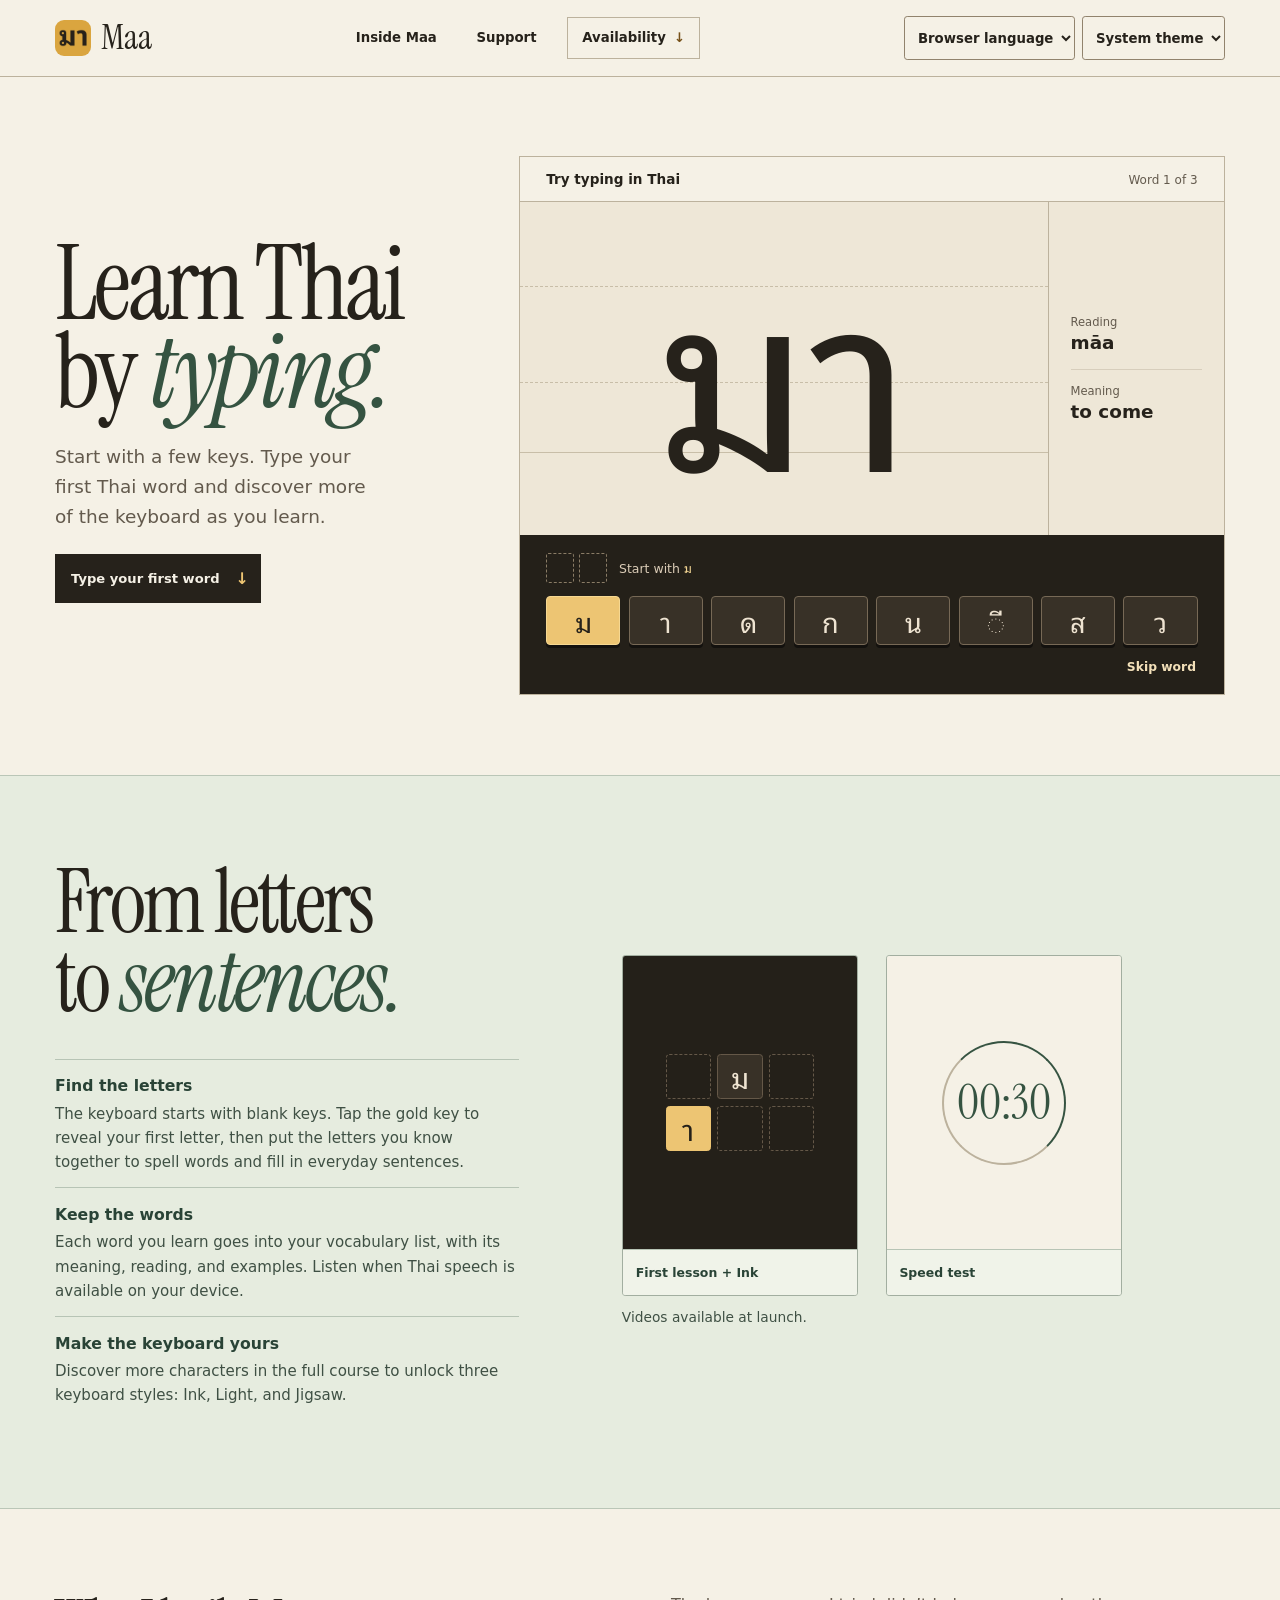
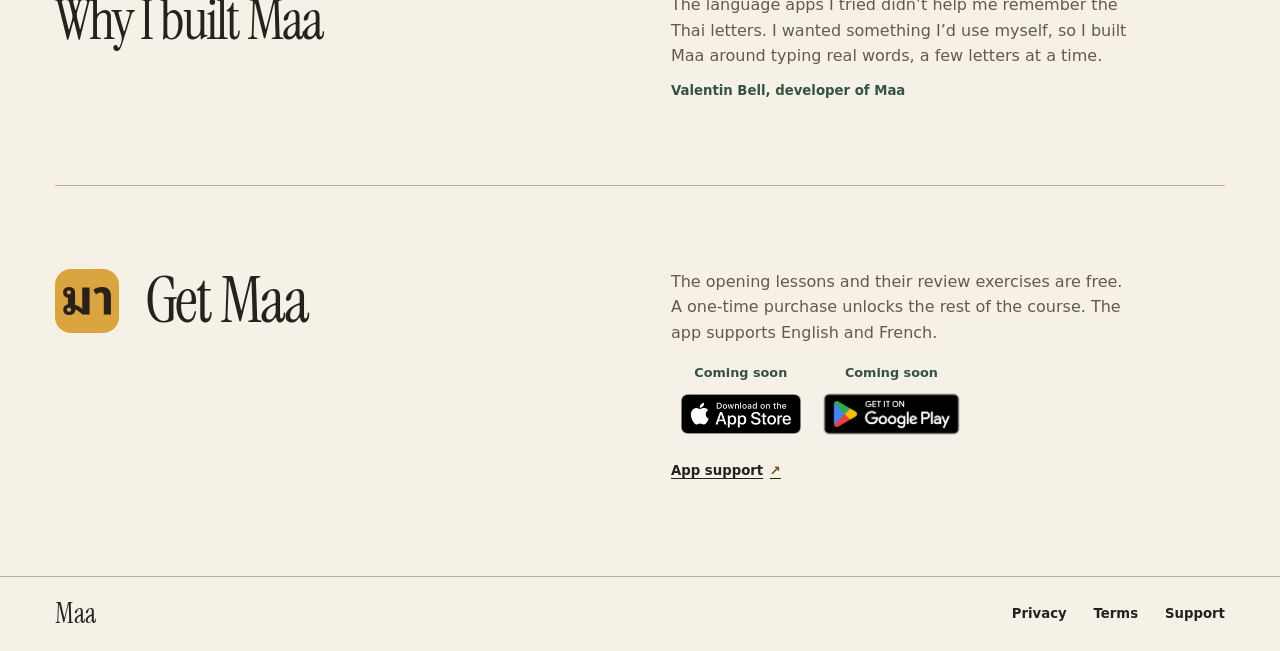
==== maa-website/index.html @ 4c2979d8 "Publish Maa language and appearance settings" ====
<!doctype html>
<html lang="en">
<head>
  <meta charset="utf-8">
  <meta name="viewport" content="width=device-width, initial-scale=1">
  <meta name="theme-color" content="#f5f1e6" media="(prefers-color-scheme: light)" data-theme-color="light">
  <meta name="theme-color" content="#26221b" media="(prefers-color-scheme: dark)" data-theme-color="dark">
  <title data-i18n="home.title">Maa · Learn Thai by typing</title>
  <meta name="description" content="Discover the Thai keyboard one letter at a time. Learn real words and everyday phrases with Maa, a Thai typing practice app." data-i18n-content="home.description">
  <meta property="og:type" content="website">
  <meta property="og:title" content="Maa · Learn Thai by typing" data-i18n-content="home.title">
  <meta property="og:description" content="Discover the Thai keyboard one letter at a time. Type real words and build up to everyday phrases." data-i18n-content="home.socialDescription">
  <meta property="og:image" content="https://valentinbell.dev/maa-website/assets/maa-social.jpg">
  <meta property="og:image:alt" content="Maa: Learn Thai by typing. A preview of the Thai keyboard in the app." data-i18n-content="home.socialImageAlt">
  <meta name="twitter:card" content="summary_large_image">
  <link rel="icon" href="assets/maa-icon.png" type="image/png">
  <script src="assets/site-preferences.js"></script>
  <link rel="stylesheet" href="assets/site.css">
  <link rel="preload" href="assets/noto-thai.ttf" as="font" type="font/ttf" crossorigin>
  <script src="assets/site-copy.js" defer></script>
  <script src="assets/demo.js" defer></script>
</head>
<body>
  <a class="skip-link" href="#main" data-i18n="common.skip">Skip to content</a>
  <header class="site-header">
    <div class="shell header-inner">
      <a class="brand" href="./" aria-label="Maa home" data-i18n-aria-label="common.homeLabel">
        <img src="assets/maa-icon.png" width="36" height="36" alt="">
        <span>Maa</span>
      </a>
      <nav class="site-nav" aria-label="Main navigation" data-i18n-aria-label="common.mainNav">
        <a href="#how-it-works" data-i18n="common.inside">Inside Maa</a>
        <a href="support.html" data-i18n="common.support">Support</a>
      </nav>
      <a class="header-cta" href="#availability"><span data-i18n="common.availability">Availability</span> <span aria-hidden="true">↓</span></a>
      <div class="site-preferences" hidden>
        <select data-site-language aria-label="Language" data-i18n-aria-label="common.language">
          <option value="auto" data-i18n="common.automaticLanguage">Browser language</option>
          <option value="en" lang="en">English</option>
          <option value="fr" lang="fr">Français</option>
          <option value="ja" lang="ja">日本語</option>
        </select>
        <select data-site-theme aria-label="Appearance" data-i18n-aria-label="common.appearance">
          <option value="system" data-i18n="common.systemTheme">System theme</option>
          <option value="light" data-i18n="common.lightTheme">Light</option>
          <option value="dark" data-i18n="common.darkTheme">Dark</option>
        </select>
      </div>
    </div>
  </header>

  <main id="main">
    <section class="hero shell" aria-labelledby="hero-title">
      <div class="hero-copy">
        <h1 id="hero-title"><span data-i18n="home.heroTitleStart">Learn Thai</span><br><span data-i18n="home.heroTitleJoin">by </span><em data-i18n="home.heroTitleEnd">typing.</em></h1>
        <p class="hero-description" data-i18n="home.heroDescription">Start with a few keys. Type your first Thai word and discover more of the keyboard as you learn.</p>
        <a class="hero-action" href="#demo"><span data-i18n="home.heroAction">Type your first word</span> <span aria-hidden="true">↓</span></a>
      </div>

      <section class="demo" id="demo" tabindex="-1" aria-labelledby="demo-title">
        <div class="demo-top">
          <h2 id="demo-title" data-i18n="home.demoTitle">Try typing in Thai</h2>
          <span class="demo-progress" data-demo-progress>Word 1 of 3</span>
        </div>
        <div class="specimen">
          <div class="specimen-letter">
            <div class="specimen-rules" aria-hidden="true"><span></span><span></span><span></span></div>
            <p class="demo-word thai" lang="th" data-demo-word>มา</p>
          </div>
          <dl class="specimen-notes">
            <div><dt data-i18n="home.reading">Reading</dt><dd data-demo-reading>māa</dd></div>
            <div><dt data-i18n="home.meaning">Meaning</dt><dd data-demo-meaning>to come</dd></div>
          </dl>
        </div>
        <div class="demo-tray">
          <div class="demo-feedback">
            <div class="demo-slots" data-demo-slots aria-hidden="true"><span></span><span></span></div>
            <p class="demo-status" data-demo-status aria-live="polite" aria-atomic="true">Tap the highlighted key to begin.</p>
          </div>
          <div class="demo-board" data-demo-board role="group" aria-label="Thai practice keys" data-i18n-aria-label="home.demoKeys">
            <button type="button" data-demo-key value="ม" lang="th" class="is-target" disabled>ม</button>
            <button type="button" data-demo-key value="า" lang="th" disabled>า</button>
            <button type="button" data-demo-key value="ด" lang="th" disabled>ด</button>
            <button type="button" data-demo-key value="ก" lang="th" disabled>ก</button>
            <button type="button" data-demo-key value="น" lang="th" disabled>น</button>
            <button type="button" data-demo-key value="ี" lang="th" disabled>◌ี</button>
            <button type="button" data-demo-key value="ส" lang="th" disabled>ส</button>
            <button type="button" data-demo-key value="ว" lang="th" disabled>ว</button>
          </div>
          <div class="demo-actions">
            <button type="button" class="demo-next" data-demo-next disabled>Skip word</button>
          </div>
          <noscript><p class="demo-noscript" data-i18n="home.demoNoscript">Enable JavaScript to try the typing exercise.</p></noscript>
        </div>
      </section>
    </section>

    <section class="learning" id="how-it-works" aria-labelledby="learning-title">
      <div class="shell learning-inner">
        <div class="learning-copy">
          <h2 id="learning-title"><span data-i18n="home.learningTitleStart">From letters</span><br><span data-i18n="home.learningTitleJoin">to </span><em data-i18n="home.learningTitleEnd">sentences.</em></h2>
          <div class="learning-details">
            <div>
              <h3 data-i18n="home.findTitle">Find the letters</h3>
              <p data-i18n="home.findDescription">The keyboard starts with blank keys. Tap the gold key to reveal your first letter, then put the letters you know together to spell words and fill in everyday sentences.</p>
            </div>
            <div>
              <h3 data-i18n="home.keepTitle">Keep the words</h3>
              <p data-i18n="home.keepDescription">Each word you learn goes into your vocabulary list, with its meaning, reading, and examples. Listen when Thai speech is available on your device.</p>
            </div>
            <div>
              <h3 data-i18n="home.stylesTitle">Make the keyboard yours</h3>
              <p data-i18n="home.stylesDescription">Discover more characters in the full course to unlock three keyboard styles: Ink, Light, and Jigsaw.</p>
            </div>
          </div>
        </div>
        <div class="app-previews">
          <div class="preview-cards">
            <figure class="app-preview">
              <div class="preview-art preview-art--ink" aria-hidden="true">
                <div class="preview-keys thai" lang="th">
                  <span></span><span>ม</span><span></span>
                  <span class="preview-key--gold">า</span><span></span><span></span>
                </div>
              </div>
              <figcaption data-i18n="home.previewLesson">First lesson + Ink</figcaption>
            </figure>
            <figure class="app-preview">
              <div class="preview-art preview-art--speed" aria-hidden="true">
                <div class="preview-timer"><span>00:30</span></div>
              </div>
              <figcaption data-i18n="home.previewSpeed">Speed test</figcaption>
            </figure>
          </div>
          <p class="preview-note" data-i18n="home.previewNote">Videos available at launch.</p>
        </div>
      </div>
    </section>

    <section class="story shell" aria-labelledby="story-title">
      <h2 id="story-title" data-i18n="home.storyTitle">Why I built Maa</h2>
      <div class="story-copy">
        <p data-i18n="home.storyDescription">The language apps I tried didn’t help me remember the Thai letters. I wanted something I’d use myself, so I built Maa around typing real words, a few letters at a time.</p>
        <p class="story-author" data-i18n="home.storyAuthor">Valentin Bell, developer of Maa</p>
      </div>
    </section>

    <section class="availability shell" id="availability" aria-labelledby="availability-title">
      <div class="availability-intro" id="android">
        <img src="assets/maa-icon.png" width="64" height="64" alt="" loading="lazy" decoding="async">
        <h2 id="availability-title" data-i18n="home.availabilityTitle">Get Maa</h2>
      </div>
      <div class="availability-copy">
        <p data-i18n="home.availabilityDescription">The opening lessons and their review exercises are free. A one-time purchase unlocks the rest of the course. The app supports English and French.</p>
        <div class="store-badges" role="group" aria-label="App availability" data-i18n-aria-label="home.appAvailability">
          <figure class="store-badge">
            <figcaption data-i18n="home.comingSoon">Coming soon</figcaption>
            <img class="store-badge-apple" src="assets/app-store-badge.png" width="479" height="160" alt="App Store">
          </figure>
          <figure class="store-badge">
            <figcaption data-i18n="home.comingSoon">Coming soon</figcaption>
            <img class="store-badge-google" src="assets/google-play-badge.png" width="646" height="250" alt="Google Play">
          </figure>
        </div>
        <a class="text-link" href="support.html"><span data-i18n="home.appSupport">App support</span> <span aria-hidden="true">↗</span></a>
      </div>
    </section>
  </main>

  <footer class="site-footer">
    <div class="shell footer-inner">
      <a class="brand" href="./" aria-label="Maa home" data-i18n-aria-label="common.homeLabel"><span>Maa</span></a>
      <nav aria-label="Footer" data-i18n-aria-label="common.footerNav">
        <a href="privacy.html" data-i18n="common.privacy">Privacy</a>
        <a href="terms.html" data-i18n="common.terms">Terms</a>
        <a href="support.html" data-i18n="common.support">Support</a>
      </nav>
    </div>
  </footer>
</body>
</html>
---- maa-website/assets/site.css ----
@font-face {
  font-family: 'Maa Thai';
  src: url('noto-thai.ttf') format('truetype');
  font-display: swap;
}

@font-face {
  font-family: 'Instrument Serif';
  src: url('instrument-serif.woff2') format('woff2');
  font-display: swap;
}

@font-face {
  font-family: 'Instrument Serif';
  src: url('instrument-serif-italic.woff2') format('woff2');
  font-display: swap;
  font-style: italic;
}

:root {
  color-scheme: light;
  --paper: #f5f1e6;
  --ink: #26221b;
  --quiet: #635a4d;
  --rule: #bcb29d;
  --rule-soft: #d7cebc;
  --control-rule: #91836d;
  --control-hover: #eae2d1;
  --gold: #edc573;
  --gold-ink: #765018;
  --green: #355341;
  --action-accent: var(--gold);
  --specimen-paper: #eee7d7;
  --specimen-rule: #c8bea8;
  --learning-paper: #e6ecdf;
  --learning-border: #bac6b7;
  --learning-rule: #b7c4b5;
  --learning-heading: #294336;
  --learning-text: #3f5044;
  --preview-border: #a2aea0;
  --preview-caption: #f0f3e9;
  --night: #242019;
  --night-key: #383127;
  --night-text: #eee3d1;
  --on-gold: #26221b;
  --gutter: clamp(1rem, 4.3vw, 4.6rem);
  --sans: system-ui, -apple-system, BlinkMacSystemFont, 'Segoe UI', sans-serif;
  --serif: 'Instrument Serif', Georgia, serif;
  --thai: 'Maa Thai', 'Noto Sans Thai', Thonburi, Tahoma, sans-serif;
}

:root[data-theme="dark"] {
  color-scheme: dark;
  --paper: #26221b;
  --ink: #f5f1e6;
  --quiet: #cbbfa9;
  --rule: #756954;
  --rule-soft: #514938;
  --control-rule: #94876e;
  --control-hover: #383127;
  --gold-ink: #edc573;
  --green: #b4cba9;
  --action-accent: #26221b;
  --specimen-paper: #322b22;
  --specimen-rule: #5b4e3e;
  --learning-paper: #29352b;
  --learning-border: #596c5b;
  --learning-rule: #556254;
  --learning-heading: #d9e7d1;
  --learning-text: #bfccbd;
  --preview-border: #6a7b68;
  --preview-caption: #344238;
}

@media (prefers-color-scheme: dark) {
  /* Keep system dark mode in sync with the explicit dark preference above. */
  :root:not([data-theme]) {
    color-scheme: dark;
    --paper: #26221b;
    --ink: #f5f1e6;
    --quiet: #cbbfa9;
    --rule: #756954;
    --rule-soft: #514938;
    --control-rule: #94876e;
    --control-hover: #383127;
    --gold-ink: #edc573;
    --green: #b4cba9;
    --action-accent: #26221b;
    --specimen-paper: #322b22;
    --specimen-rule: #5b4e3e;
    --learning-paper: #29352b;
    --learning-border: #596c5b;
    --learning-rule: #556254;
    --learning-heading: #d9e7d1;
    --learning-text: #bfccbd;
    --preview-border: #6a7b68;
    --preview-caption: #344238;
  }
}

*, *::before, *::after { box-sizing: border-box; }
html { scroll-behavior: smooth; }
body { margin: 0; background: var(--paper); color: var(--ink); font: 400 1rem/1.6 var(--sans); }
a { color: inherit; }
img { display: block; max-width: 100%; height: auto; }
button { font: inherit; }
p, h1, h2, h3, figure, dl, dd { margin: 0; }
:where(a, button, select, summary, [tabindex]):focus-visible { outline: 3px solid var(--green); outline-offset: 4px; }
::selection { color: var(--on-gold); background: var(--gold); }

.shell { width: min(calc(100% - 2 * var(--gutter)), 1250px); margin-inline: auto; }
.thai { font-family: var(--thai); font-weight: 400; }
.skip-link {
  position: fixed;
  top: .65rem;
  left: .65rem;
  z-index: 5;
  padding: .55rem .85rem;
  transform: translateY(-180%);
  background: var(--ink);
  color: var(--paper);
}
.skip-link:focus { transform: none; }

.site-header { border-bottom: 1px solid var(--rule); }
.header-inner { min-height: 76px; display: flex; flex-wrap: wrap; align-items: center; gap: .2rem clamp(.8rem, 2.4vw, 2.1rem); }
.brand {
  display: inline-flex;
  align-items: center;
  gap: .6rem;
  min-height: 44px;
  flex: none;
  color: var(--ink);
  font: 400 2.2rem/.9 var(--serif);
  text-decoration: none;
}
.brand img { border-radius: 25%; flex: none; }
.site-nav { display: flex; align-items: center; gap: clamp(.8rem, 3.1vw, 2.5rem); margin-inline-start: auto; }
.site-nav a, .site-footer nav a, .header-cta {
  display: inline-flex;
  min-height: 44px;
  align-items: center;
  font-size: .83rem;
  font-weight: 600;
  text-decoration: none;
  text-underline-offset: .28em;
}
.site-nav a:hover, .site-footer nav a:hover, a[aria-current="page"] { text-decoration: underline; }
.header-cta { gap: .6em; padding-inline: .88rem; border: 1px solid var(--rule); min-height: 42px; }
.header-cta:hover { background: var(--control-hover); }
.header-cta > [aria-hidden="true"], .text-link > [aria-hidden="true"] { color: var(--gold-ink); }
.site-preferences:not([hidden]) { display: flex; flex-wrap: wrap; justify-content: flex-end; gap: .45rem; margin-inline-start: auto; }
.site-preferences select {
  max-width: 100%;
  min-height: 44px;
  padding-inline: .55rem .25rem;
  border: 1px solid var(--control-rule);
  border-radius: .2rem;
  background-color: var(--paper);
  color: var(--ink);
  font: 600 .83rem/1.3 var(--sans);
  cursor: pointer;
}
.site-preferences select:hover { background-color: var(--control-hover); }

.hero {
  display: grid;
  grid-template-columns: minmax(0, .78fr) minmax(0, 1.4fr);
  gap: clamp(1.5rem, 5.5vw, 5.6rem);
  align-items: center;
  padding-block: clamp(2.1rem, 6.2vw, 6rem);
}
.hero-copy { padding-block: .5rem 1rem; }
.hero h1, .learning h2, .story h2, .availability h2, .document h1 {
  color: var(--ink);
  font-family: var(--serif);
  font-weight: 400;
  letter-spacing: -.035em;
}
.hero h1 { margin-bottom: .25em; font-size: clamp(4.7rem, 8.1vw, 8.1rem); line-height: .85; }
.hero h1 em, .learning h2 em { color: var(--green); }
.hero-description { max-width: 27ch; color: var(--quiet); font-size: clamp(.98rem, 1.5vw, 1.155rem); }
.hero-action {
  display: inline-flex;
  align-items: center;
  gap: 1.2em;
  min-height: 49px;
  margin-top: 1.45rem;
  padding: .5rem .8rem .5rem 1rem;
  background: var(--ink);
  color: var(--paper);
  font-size: .82rem;
  font-weight: 650;
  text-decoration: none;
}
.hero-action:hover { background: var(--green); }
.hero-action > [aria-hidden="true"] { color: var(--action-accent); font-size: 1rem; }

.demo { min-width: 0; scroll-margin-top: 1.25rem; border: 1px solid var(--rule); }
.demo-top { display: flex; align-items: baseline; justify-content: space-between; flex-wrap: wrap; gap: .35rem 1rem; padding: .7rem clamp(.8rem, 2.2vw, 1.65rem); }
.demo-top h2 { font-size: .85rem; font-weight: 650; }
.demo-progress { color: var(--quiet); font-size: .75rem; font-variant-numeric: tabular-nums; }
.specimen {
  display: grid;
  grid-template-columns: minmax(0, 1fr) minmax(7.5rem, 25%);
  background: var(--specimen-paper);
  border-top: 1px solid var(--rule);
}
.specimen-letter { position: relative; display: grid; place-items: center; min-width: 0; min-height: clamp(185px, 26vw, 348px); }
.specimen-rules { position: absolute; inset: 0; pointer-events: none; }
.specimen-rules span { position: absolute; width: 100%; border-top: 1px solid var(--specimen-rule); }
.specimen-rules span:nth-child(1) { top: 25%; border-top-style: dashed; }
.specimen-rules span:nth-child(2) { top: 54%; border-top-style: dashed; }
.specimen-rules span:nth-child(3) { top: 75%; }
.demo-word {
  position: relative;
  padding-bottom: .05em;
  color: var(--ink);
  font-size: clamp(7rem, 19vw, 17rem);
  line-height: 1.07;
}
.demo-word.is-new { animation: word-print .32s ease-out both; }
.specimen-notes {
  display: flex;
  flex-direction: column;
  justify-content: center;
  gap: .85rem;
  min-width: 0;
  border-left: 1px solid var(--rule);
  padding: .9rem clamp(.65rem, 1.8vw, 1.35rem);
}
.specimen-notes div + div { border-top: 1px solid var(--rule-soft); padding-top: .72rem; }
.specimen-notes dt { color: var(--quiet); font-size: .72rem; }
.specimen-notes dd { font-size: clamp(.9rem, 1.65vw, 1.15rem); font-weight: 650; line-height: 1.35; overflow-wrap: anywhere; }
.demo.is-complete .demo-word { color: var(--green); }

.demo-tray {
  padding: .85rem clamp(.75rem, 2.25vw, 1.65rem) .3rem;
  border-top: 1px solid var(--night);
  background: var(--night);
  color: var(--night-text);
}
.demo-tray :focus-visible { outline-color: var(--gold); }
.demo-feedback { display: flex; align-items: center; gap: .75rem; min-height: 37px; margin-bottom: .6rem; }
.demo-slots { display: flex; flex: none; gap: .3rem; }
.demo-slots span {
  display: grid;
  place-items: center;
  width: 28px;
  height: 30px;
  border: 1px dashed #8a7c66;
  border-radius: .15rem;
  font: 400 1rem/1 var(--thai);
}
.demo-slots .is-filled { border: 1px solid var(--gold); background: var(--gold); color: var(--on-gold); animation: stamp .25s ease-out both; }
.demo-status { color: #dbccb7; font-size: .78rem; line-height: 1.3; }
.demo-status span { color: #f2d493; font-family: var(--thai); }
.demo.is-complete .demo-status { color: #c6dfbf; }
.demo.is-wrong .demo-status { color: #ffcfbd; }
.demo-board { display: grid; grid-template-columns: repeat(8, minmax(0, 1fr)); gap: clamp(.25rem, .65vw, .6rem); }
.demo-board button {
  display: grid;
  place-items: center;
  min-height: 49px;
  padding: .1rem 0 0;
  border: 1px solid #776956;
  border-radius: .25rem;
  background: var(--night-key);
  box-shadow: 0 3px #13110e;
  color: var(--night-text);
  font: 400 clamp(1.25rem, 2.2vw, 1.7rem)/1 var(--thai);
  cursor: pointer;
  touch-action: manipulation;
  transition: transform .14s ease, background-color .18s ease, border-color .18s ease, color .18s ease;
}
@media (hover: hover) {
  .demo-board button:not(:disabled):not([aria-disabled]):hover { border-color: var(--gold); transform: translateY(-2px); }
}
.demo-board button:not(:disabled):not([aria-disabled]):active { transform: translateY(2px); box-shadow: 0 1px #13110e; }
.demo-board button:disabled, .demo-board button[aria-disabled], .demo-next:disabled { cursor: default; }
.demo-board button.is-target { background: var(--gold); color: var(--on-gold); border-color: #f6d892; }
.demo-board button.is-used { color: #e4e9dc; border-color: #688071; background: #37463b; }
.demo-board button.is-wrong { border-color: #f1ab8c; animation: shake .32s ease both; }
.demo-actions { display: flex; justify-content: flex-end; }
.demo-next {
  min-height: 44px;
  padding: 0 .1rem 0 .65rem;
  border: 0;
  background: none;
  color: #f3e0b9;
  font-size: .77rem;
  font-weight: 650;
  text-underline-offset: .24em;
  cursor: pointer;
}
.demo-next:hover:not(:disabled), .demo.is-complete .demo-next { text-decoration: underline; }
.demo-noscript { margin-bottom: .6rem; font-size: .78rem; }

.learning { background: var(--learning-paper); border-block: 1px solid var(--learning-border); }
.learning-inner {
  display: grid;
  grid-template-columns: minmax(0, .77fr) minmax(0, 1fr);
  align-items: center;
  gap: clamp(2rem, 8vw, 7.75rem);
  padding-block: clamp(2rem, 6.8vw, 6.5rem);
}
.learning h2 { font-size: clamp(3.7rem, 6.9vw, 6.9rem); line-height: .9; margin-bottom: .42em; }
.learning-details { max-width: 32rem; }
.learning-details > div { padding-block: .85rem; border-top: 1px solid var(--learning-rule); }
.learning-details h3 { color: var(--learning-heading); font-size: .98rem; font-weight: 700; }
.learning-details p { color: var(--learning-text); margin-top: .22em; font-size: .94rem; }
.app-previews { width: 100%; max-width: 500px; }
.preview-cards { display: grid; grid-template-columns: repeat(2, minmax(0, 1fr)); gap: clamp(.65rem, 2.15vw, 1.9rem); }
.app-preview { min-width: 0; overflow: hidden; border: 1px solid var(--preview-border); border-radius: .2rem; }
.preview-art { display: grid; place-items: center; aspect-ratio: 4 / 5; padding: .75rem; }
.preview-art--ink { background: var(--night); }
.preview-keys {
  display: grid;
  grid-template-columns: repeat(3, minmax(0, 1fr));
  gap: clamp(.22rem, .6vw, .42rem);
  width: min(100%, 9.3rem);
}
.preview-keys span {
  display: grid;
  place-items: center;
  aspect-ratio: 1;
  border: 1px solid #655848;
  border-radius: .22rem;
  background: var(--night-key);
  color: var(--night-text);
  font-size: clamp(1rem, 2.3vw, 1.8rem);
  line-height: 1;
}
.preview-keys span:empty { border-style: dashed; background: transparent; }
.preview-keys .preview-key--gold { border-color: var(--gold); background: var(--gold); color: var(--night); }
.preview-art--speed { background: var(--paper); }
.preview-timer {
  display: grid;
  place-items: center;
  width: min(100%, 7.75rem);
  aspect-ratio: 1;
  border: 2px solid var(--rule);
  border-top-color: var(--green);
  border-right-color: var(--green);
  border-radius: 50%;
  color: var(--green);
  font: 400 clamp(1.6rem, 4.1vw, 3rem)/1 var(--serif);
}
.app-preview figcaption {
  display: grid;
  align-items: center;
  min-height: 46px;
  padding-inline: clamp(.4rem, 1.1vw, .8rem);
  border-top: 1px solid var(--learning-rule);
  background: var(--preview-caption);
  color: var(--learning-heading);
  font-size: .78rem;
  font-weight: 650;
  line-height: 1.25;
}
.preview-note { margin-top: .65rem; color: var(--learning-text); font-size: .86rem; }

.story, .availability {
  display: grid;
  grid-template-columns: minmax(0, .95fr) minmax(0, 1fr);
  align-items: start;
  gap: 1.5rem clamp(2rem, 7vw, 6rem);
  padding-block: clamp(2.5rem, 6.5vw, 5.5rem);
}
.story { border-bottom: 1px solid var(--rule); }
.story h2 { font-size: clamp(2.5rem, 4.4vw, 4.25rem); line-height: 1; }
.story-copy { max-width: 45ch; color: var(--quiet); }
.story-author { margin-top: .7rem; color: var(--green); font-size: .83rem; font-weight: 650; }
.availability-intro { display: flex; align-items: center; gap: clamp(.7rem, 2vw, 1.6rem); }
.availability-intro img { width: clamp(43px, 5vw, 64px); border-radius: 25%; }
.availability h2 { font-size: clamp(2.5rem, 5vw, 5rem); line-height: 1; }
.availability-copy > p:first-child { max-width: 45ch; color: var(--quiet); }
.store-badges {
  display: flex;
  flex-wrap: wrap;
  align-items: start;
  gap: .75rem .2rem;
  margin-block: 1.1rem .3rem;
}
.store-badge {
  display: grid;
  grid-template-rows: auto 60px;
  place-items: center;
}
.store-badge figcaption { color: var(--green); font-size: .8rem; font-weight: 650; }
.store-badge-apple { height: 40px; width: auto; margin-inline: 10px; }
/* The Google asset includes clear space. A 60px image renders a 40px badge. */
.store-badge-google { height: 60px; width: auto; }
.text-link {
  display: inline-flex;
  flex-wrap: wrap;
  min-height: 44px;
  align-items: center;
  gap: .5em;
  font-size: .83rem;
  font-weight: 650;
  text-underline-offset: .25em;
}

.site-footer { border-top: 1px solid var(--rule); }
.footer-inner { display: flex; align-items: center; flex-wrap: wrap; gap: .35rem 1.25rem; min-height: 74px; padding-block: .5rem; }
.footer-inner .brand { font-size: 1.75rem; }
.footer-inner .brand img { width: 29px; }
.footer-inner > p { color: var(--quiet); font-size: .8rem; }
.site-footer nav { display: flex; flex-wrap: wrap; align-items: center; gap: 0 clamp(.75rem, 2.1vw, 1.7rem); margin-inline-start: auto; }

.document-page { min-height: 100vh; display: flex; flex-direction: column; }
.document { width: min(calc(100% - 2 * var(--gutter)), 800px); flex: 1; padding-block: clamp(2.4rem, 7vw, 5.4rem); }
.document-intro { padding-bottom: 1.45rem; border-bottom: 1px solid var(--rule); }
.document h1 { font-size: clamp(3.55rem, 8.3vw, 6.8rem); line-height: .94; margin-block: .1em .2em; }
.document-intro > p:not(.eyebrow) { color: var(--quiet); max-width: 58ch; }
.eyebrow { color: var(--green); font-size: .85rem; font-weight: 650; }
.doc-content { padding-top: 1.55rem; overflow-wrap: anywhere; }
.doc-content p + h2 { margin-top: 1.55rem; }
.doc-content h2 { margin-bottom: .28rem; font-size: clamp(1.15rem, 2.9vw, 1.42rem); line-height: 1.3; }
.doc-content p, .doc-content li { color: var(--quiet); }
.doc-content p + p { margin-top: .5rem; }
.doc-content a { color: var(--green); font-weight: 650; text-underline-offset: .18em; }

@keyframes word-print {
  from { opacity: .2; transform: translateY(5px); }
  to { opacity: 1; transform: translateY(0); }
}
@keyframes stamp {
  40% { transform: scale(.89); }
  75% { transform: scale(1.09); }
}
@keyframes shake {
  30%, 70% { transform: translateX(-3px); }
  50% { transform: translateX(3px); }
}

@media (max-width: 1000px) {
  .hero { gap: 1.7rem; }
  .hero h1 { font-size: clamp(4.45rem, 9.3vw, 6rem); }
  .demo-word { font-size: clamp(7rem, 19vw, 13rem); }
}
@media (max-width: 830px) {
  .demo-board { grid-template-columns: repeat(4, minmax(0, 1fr)); row-gap: .45rem; }
}
@media (max-width: 690px) {
  .header-inner { min-height: 61px; padding-block: .35rem; gap: .25rem .75rem; }
  .hero { grid-template-columns: 1fr; align-items: start; gap: 1.25rem; }
  .hero-copy { padding: .25rem 0 0; }
  .hero h1 { font-size: clamp(4.5rem, 14vw, 6.2rem); }
  .hero-description { max-width: 39ch; }
  .hero-action { margin-top: 1rem; }
  .demo-word { font-size: clamp(7.75rem, 26vw, 11.5rem); }
  .learning-inner, .story, .availability { grid-template-columns: 1fr; gap: 1.5rem; }
}
@media (max-width: 420px) {
  .header-inner { column-gap: .7rem; }
  .header-cta { padding-inline: .48rem; gap: .25em; min-height: 40px; }
  .site-nav { gap: .65rem; }
  .site-nav a, .header-cta, .site-footer nav a { font-size: .72rem; }
  .site-preferences select { padding-inline: .35rem .15rem; font-size: .75rem; }
  .brand { gap: .38rem; font-size: 1.8rem; }
  .brand img { width: 29px; }
  .specimen { grid-template-columns: minmax(0, 1fr) minmax(5.8rem, 30%); }
  .specimen-letter { min-height: 176px; }
}

.hero h1:lang(fr) { font-size: clamp(3.8rem, 6.5vw, 6.45rem); line-height: .92; }
:is(.hero h1, .learning h2, .story h2, .availability h2, .document h1):lang(fr) { hyphens: auto; overflow-wrap: anywhere; }
:is(.hero h1, .learning h2, .story h2, .availability h2, .document h1):lang(ja) {
  font-family: 'Hiragino Mincho ProN', 'Yu Mincho', 'Noto Serif CJK JP', 'Noto Serif JP', serif;
  line-height: 1.2;
}
:is(.hero h1, .learning h2) em:lang(ja) { font-style: normal; }
.hero h1:lang(ja) { font-size: clamp(2.2rem, 4.6vw, 4.6rem); }
.learning h2:lang(ja) { font-size: clamp(2rem, 4.4vw, 4.3rem); }
:is(.story h2, .availability h2, .document h1):lang(ja) { font-size: clamp(1.9rem, 4.2vw, 4rem); }

@media (prefers-reduced-motion: reduce) {
  *, *::before, *::after { scroll-behavior: auto !important; animation: none !important; transition: none !important; }
}
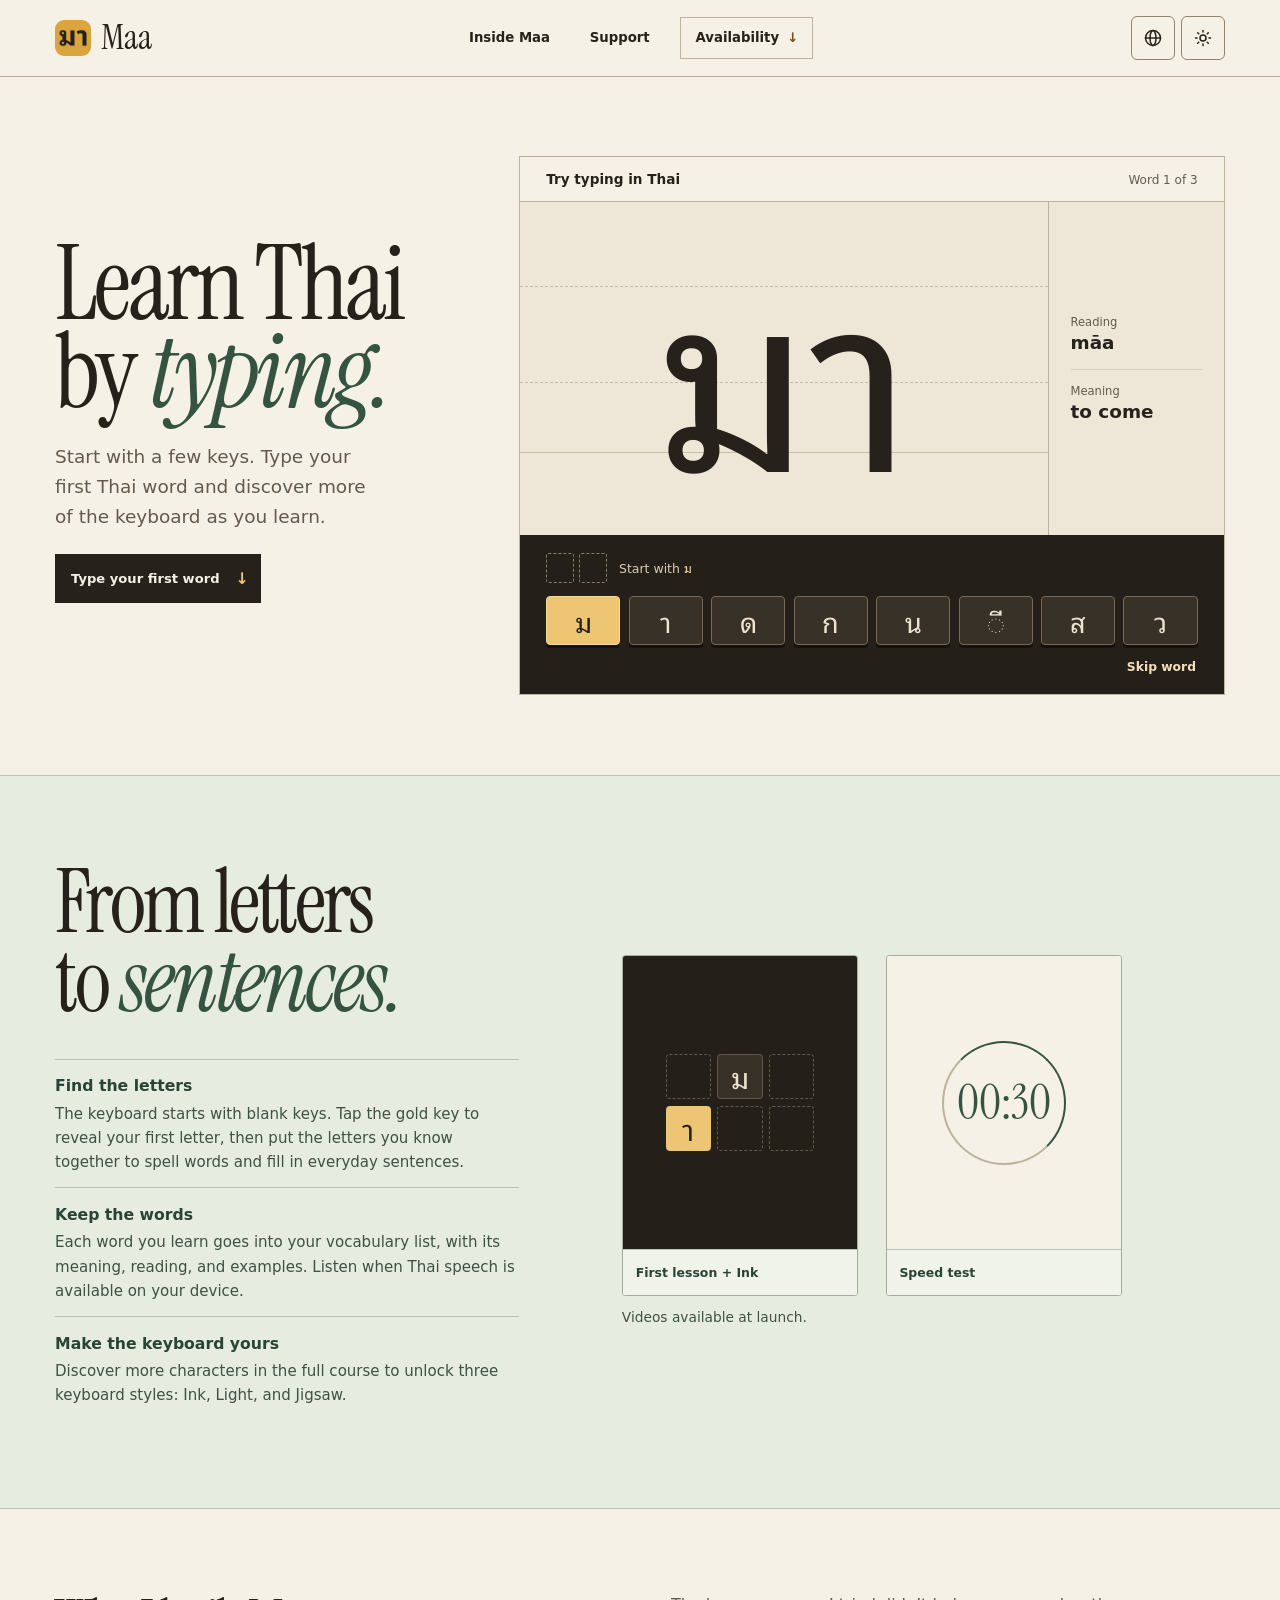
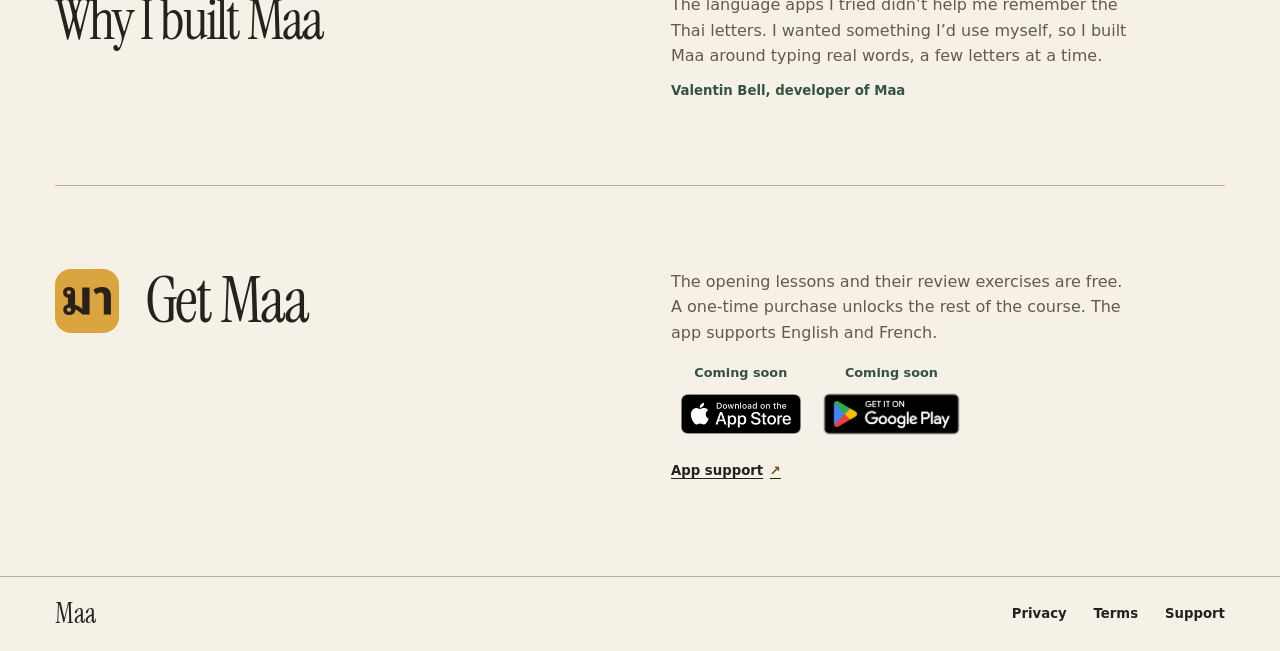
==== commit eeb0c398: "Publish Maa regional language defaults and icon controls" ====
--- a/maa-website/index.html
+++ b/maa-website/index.html
@@ -34,17 +34,24 @@
       </nav>
       <a class="header-cta" href="#availability"><span data-i18n="common.availability">Availability</span> <span aria-hidden="true">↓</span></a>
       <div class="site-preferences" hidden>
-        <select data-site-language aria-label="Language" data-i18n-aria-label="common.language">
-          <option value="auto" data-i18n="common.automaticLanguage">Browser language</option>
-          <option value="en" lang="en">English</option>
-          <option value="fr" lang="fr">Français</option>
-          <option value="ja" lang="ja">日本語</option>
-        </select>
-        <select data-site-theme aria-label="Appearance" data-i18n-aria-label="common.appearance">
-          <option value="system" data-i18n="common.systemTheme">System theme</option>
-          <option value="light" data-i18n="common.lightTheme">Light</option>
-          <option value="dark" data-i18n="common.darkTheme">Dark</option>
-        </select>
+        <span class="site-preference">
+          <svg class="preference-icon--globe" width="18" height="18" aria-hidden="true"><use href="assets/site-icons.svg#globe"></use></svg>
+          <select data-site-language aria-label="Language" data-i18n-aria-label="common.language">
+            <option value="auto" data-i18n="common.automaticLanguage">Automatic</option>
+            <option value="en" lang="en">English</option>
+            <option value="fr" lang="fr">Français</option>
+            <option value="ja" lang="ja">日本語</option>
+          </select>
+        </span>
+        <span class="site-preference">
+          <svg class="preference-icon--sun" width="18" height="18" aria-hidden="true"><use href="assets/site-icons.svg#sun"></use></svg>
+          <svg class="preference-icon--moon" width="18" height="18" aria-hidden="true"><use href="assets/site-icons.svg#moon"></use></svg>
+          <select data-site-theme aria-label="Appearance" data-i18n-aria-label="common.appearance">
+            <option value="system" data-i18n="common.systemTheme">System theme</option>
+            <option value="light" data-i18n="common.lightTheme">Light</option>
+            <option value="dark" data-i18n="common.darkTheme">Dark</option>
+          </select>
+        </span>
       </div>
     </div>
   </header>
--- a/maa-website/assets/site.css
+++ b/maa-website/assets/site.css
@@ -26,6 +26,8 @@
   --rule-soft: #d7cebc;
   --control-rule: #91836d;
   --control-hover: #eae2d1;
+  --sun-icon: block;
+  --moon-icon: none;
   --gold: #edc573;
   --gold-ink: #765018;
   --green: #355341;
@@ -58,6 +60,8 @@
   --rule-soft: #514938;
   --control-rule: #94876e;
   --control-hover: #383127;
+  --sun-icon: none;
+  --moon-icon: block;
   --gold-ink: #edc573;
   --green: #b4cba9;
   --action-accent: #26221b;
@@ -83,6 +87,8 @@
     --rule-soft: #514938;
     --control-rule: #94876e;
     --control-hover: #383127;
+    --sun-icon: none;
+    --moon-icon: block;
     --gold-ink: #edc573;
     --green: #b4cba9;
     --action-accent: #26221b;
@@ -149,19 +155,42 @@
 .header-cta { gap: .6em; padding-inline: .88rem; border: 1px solid var(--rule); min-height: 42px; }
 .header-cta:hover { background: var(--control-hover); }
 .header-cta > [aria-hidden="true"], .text-link > [aria-hidden="true"] { color: var(--gold-ink); }
-.site-preferences:not([hidden]) { display: flex; flex-wrap: wrap; justify-content: flex-end; gap: .45rem; margin-inline-start: auto; }
-.site-preferences select {
-  max-width: 100%;
-  min-height: 44px;
-  padding-inline: .55rem .25rem;
+.site-preferences:not([hidden]) { display: flex; flex: none; gap: .4rem; margin-inline-start: auto; }
+.site-preference {
+  position: relative;
+  display: grid;
+  place-items: center;
+  width: 44px;
+  height: 44px;
   border: 1px solid var(--control-rule);
-  border-radius: .2rem;
-  background-color: var(--paper);
+  border-radius: .375rem;
   color: var(--ink);
-  font: 600 .83rem/1.3 var(--sans);
+}
+.site-preference:focus-within { outline: 3px solid var(--green); outline-offset: 3px; }
+.site-preference > svg {
+  fill: none;
+  stroke: currentColor;
+  stroke-width: 2;
+  stroke-linecap: round;
+  stroke-linejoin: round;
+  pointer-events: none;
+}
+.site-preference select {
+  position: absolute;
+  /* Cover the trigger with a real select so the browser still opens its native picker. */
+  inset: -1px;
+  width: 44px;
+  height: 44px;
+  margin: 0;
+  opacity: 0;
+  font: 1rem var(--sans);
   cursor: pointer;
 }
-.site-preferences select:hover { background-color: var(--control-hover); }
+.preference-icon--sun { display: var(--sun-icon); }
+.preference-icon--moon { display: var(--moon-icon); }
+@media (hover: hover) {
+  .site-preference:hover { background-color: var(--control-hover); }
+}
 
 .hero {
   display: grid;
@@ -458,7 +487,6 @@
   .header-cta { padding-inline: .48rem; gap: .25em; min-height: 40px; }
   .site-nav { gap: .65rem; }
   .site-nav a, .header-cta, .site-footer nav a { font-size: .72rem; }
-  .site-preferences select { padding-inline: .35rem .15rem; font-size: .75rem; }
   .brand { gap: .38rem; font-size: 1.8rem; }
   .brand img { width: 29px; }
   .specimen { grid-template-columns: minmax(0, 1fr) minmax(5.8rem, 30%); }
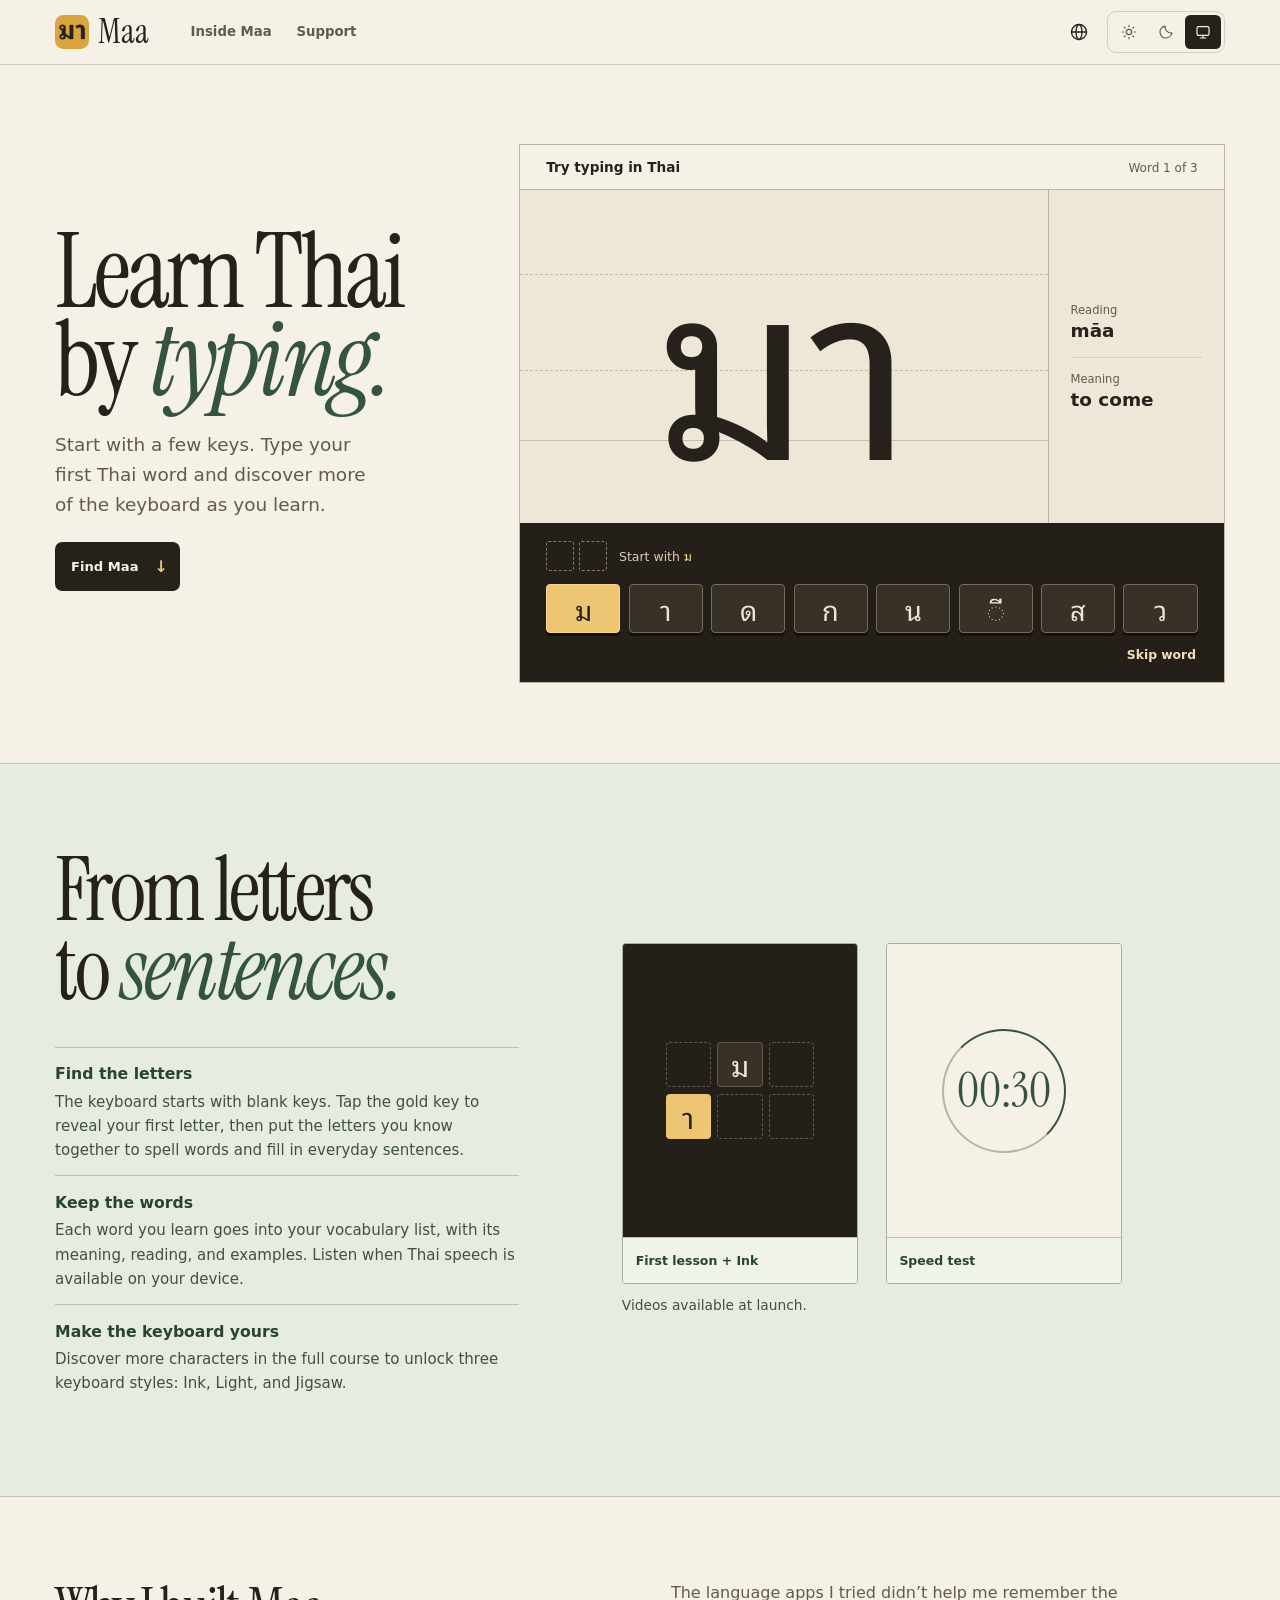
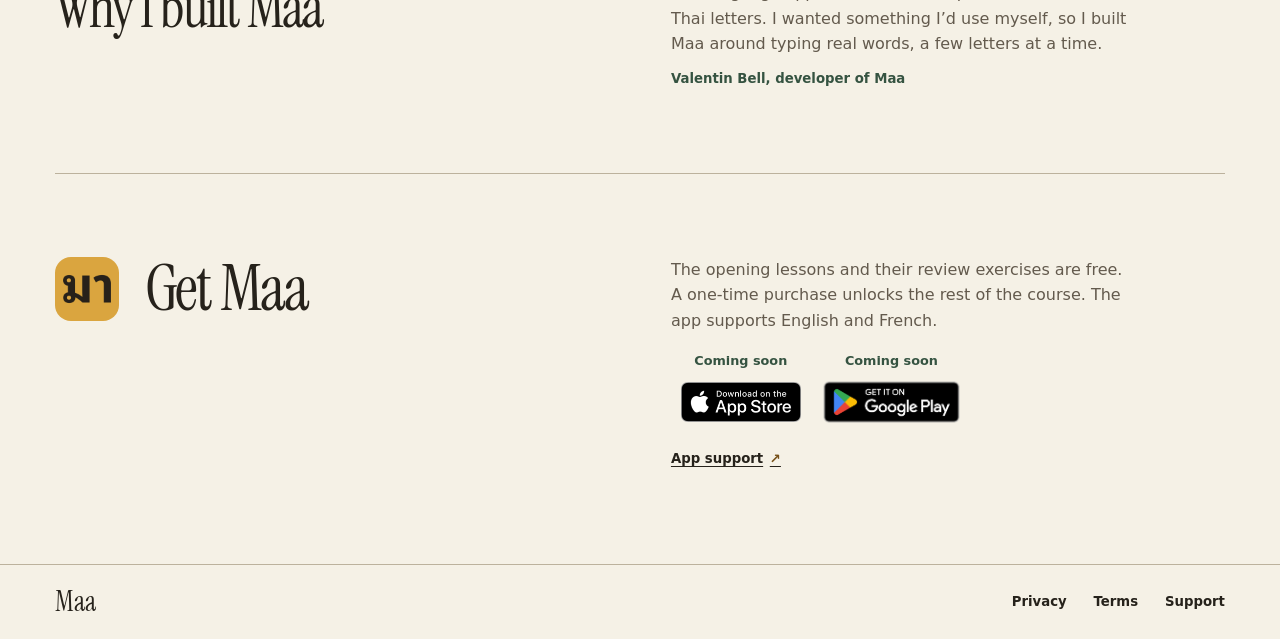
==== commit d1b956d5: "Publish the redesigned Maa header" ====
--- a/maa-website/index.html
+++ b/maa-website/index.html
@@ -14,10 +14,10 @@
   <meta property="og:image:alt" content="Maa: Learn Thai by typing. A preview of the Thai keyboard in the app." data-i18n-content="home.socialImageAlt">
   <meta name="twitter:card" content="summary_large_image">
   <link rel="icon" href="assets/maa-icon.png" type="image/png">
-  <script src="assets/site-preferences.js"></script>
-  <link rel="stylesheet" href="assets/site.css">
+  <script src="assets/site-preferences.js?v=header"></script>
+  <link rel="stylesheet" href="assets/site.css?v=header">
   <link rel="preload" href="assets/noto-thai.ttf" as="font" type="font/ttf" crossorigin>
-  <script src="assets/site-copy.js" defer></script>
+  <script src="assets/site-copy.js?v=header" defer></script>
   <script src="assets/demo.js" defer></script>
 </head>
 <body>
@@ -25,33 +25,56 @@
   <header class="site-header">
     <div class="shell header-inner">
       <a class="brand" href="./" aria-label="Maa home" data-i18n-aria-label="common.homeLabel">
-        <img src="assets/maa-icon.png" width="36" height="36" alt="">
+        <img src="assets/maa-icon.png" width="34" height="34" alt="">
         <span>Maa</span>
       </a>
-      <nav class="site-nav" aria-label="Main navigation" data-i18n-aria-label="common.mainNav">
+      <nav class="site-nav" id="site-nav" aria-label="Main navigation" data-i18n-aria-label="common.mainNav">
         <a href="#how-it-works" data-i18n="common.inside">Inside Maa</a>
         <a href="support.html" data-i18n="common.support">Support</a>
       </nav>
-      <a class="header-cta" href="#availability"><span data-i18n="common.availability">Availability</span> <span aria-hidden="true">↓</span></a>
-      <div class="site-preferences" hidden>
-        <span class="site-preference">
-          <svg class="preference-icon--globe" width="18" height="18" aria-hidden="true"><use href="assets/site-icons.svg#globe"></use></svg>
-          <select data-site-language aria-label="Language" data-i18n-aria-label="common.language">
-            <option value="auto" data-i18n="common.automaticLanguage">Automatic</option>
-            <option value="en" lang="en">English</option>
-            <option value="fr" lang="fr">Français</option>
-            <option value="ja" lang="ja">日本語</option>
-          </select>
-        </span>
-        <span class="site-preference">
-          <svg class="preference-icon--sun" width="18" height="18" aria-hidden="true"><use href="assets/site-icons.svg#sun"></use></svg>
-          <svg class="preference-icon--moon" width="18" height="18" aria-hidden="true"><use href="assets/site-icons.svg#moon"></use></svg>
-          <select data-site-theme aria-label="Appearance" data-i18n-aria-label="common.appearance">
-            <option value="system" data-i18n="common.systemTheme">System theme</option>
-            <option value="light" data-i18n="common.lightTheme">Light</option>
-            <option value="dark" data-i18n="common.darkTheme">Dark</option>
-          </select>
-        </span>
+      <div class="header-actions" hidden>
+        <div class="header-picker">
+          <button class="header-icon" type="button" aria-controls="site-language" aria-expanded="false" aria-label="Language" data-i18n-aria-label="common.language" title="Language" data-i18n-title="common.language" data-header-toggle>
+            <svg width="18" height="18" aria-hidden="true"><use href="assets/site-icons.svg?v=header#globe"></use></svg>
+          </button>
+          <div class="header-panel language-panel" id="site-language" aria-labelledby="language-label" role="group" data-site-language>
+            <p class="header-panel-label" id="language-label" data-i18n="common.language">Language</p>
+            <label class="language-option">
+              <input name="maa-language" type="radio" value="auto" checked>
+              <span data-i18n="common.automaticLanguage">Automatic</span>
+            </label>
+            <label class="language-option"><input name="maa-language" type="radio" value="en"><span lang="en">English</span></label>
+            <label class="language-option"><input name="maa-language" type="radio" value="fr"><span lang="fr">Français</span></label>
+            <label class="language-option"><input name="maa-language" type="radio" value="ja"><span lang="ja">日本語</span></label>
+          </div>
+        </div>
+        <div class="header-picker theme-picker">
+          <button class="header-icon theme-trigger" type="button" aria-controls="site-theme" aria-expanded="false" aria-label="Appearance" data-i18n-aria-label="common.appearance" title="Appearance" data-i18n-title="common.appearance" data-header-toggle>
+            <svg class="preference-icon--sun" width="18" height="18" aria-hidden="true"><use href="assets/site-icons.svg?v=header#sun"></use></svg>
+            <svg class="preference-icon--moon" width="18" height="18" aria-hidden="true"><use href="assets/site-icons.svg?v=header#moon"></use></svg>
+          </button>
+          <div class="header-panel theme-panel" id="site-theme" aria-labelledby="theme-label" role="group" data-site-theme>
+            <p class="header-panel-label" id="theme-label" data-i18n="common.appearance">Appearance</p>
+            <div class="theme-switcher">
+              <label class="theme-option" title="Light" data-i18n-title="common.lightTheme">
+                <input name="maa-theme" type="radio" value="light" aria-label="Light" data-i18n-aria-label="common.lightTheme">
+                <svg width="18" height="18" aria-hidden="true"><use href="assets/site-icons.svg?v=header#sun"></use></svg>
+              </label>
+              <label class="theme-option" title="Dark" data-i18n-title="common.darkTheme">
+                <input name="maa-theme" type="radio" value="dark" aria-label="Dark" data-i18n-aria-label="common.darkTheme">
+                <svg width="18" height="18" aria-hidden="true"><use href="assets/site-icons.svg?v=header#moon"></use></svg>
+              </label>
+              <label class="theme-option" title="System theme" data-i18n-title="common.systemTheme">
+                <input name="maa-theme" type="radio" value="system" aria-label="System theme" data-i18n-aria-label="common.systemTheme" checked>
+                <svg width="18" height="18" aria-hidden="true"><use href="assets/site-icons.svg?v=header#monitor"></use></svg>
+              </label>
+            </div>
+          </div>
+        </div>
+        <button class="header-icon site-nav-trigger" type="button" aria-controls="site-nav" aria-expanded="false" aria-label="Menu" data-i18n-aria-label="common.menu" title="Menu" data-i18n-title="common.menu" data-header-toggle>
+          <svg class="site-nav-icon--menu" width="18" height="18" aria-hidden="true"><use href="assets/site-icons.svg?v=header#menu"></use></svg>
+          <svg class="site-nav-icon--close" width="18" height="18" aria-hidden="true"><use href="assets/site-icons.svg?v=header#close"></use></svg>
+        </button>
       </div>
     </div>
   </header>
@@ -61,7 +84,7 @@
       <div class="hero-copy">
         <h1 id="hero-title"><span data-i18n="home.heroTitleStart">Learn Thai</span><br><span data-i18n="home.heroTitleJoin">by </span><em data-i18n="home.heroTitleEnd">typing.</em></h1>
         <p class="hero-description" data-i18n="home.heroDescription">Start with a few keys. Type your first Thai word and discover more of the keyboard as you learn.</p>
-        <a class="hero-action" href="#demo"><span data-i18n="home.heroAction">Type your first word</span> <span aria-hidden="true">↓</span></a>
+        <a class="hero-action" href="#availability"><span data-i18n="home.heroAction">Find Maa</span> <span aria-hidden="true">↓</span></a>
       </div>
 
       <section class="demo" id="demo" tabindex="-1" aria-labelledby="demo-title">
--- a/maa-website/assets/site.css
+++ b/maa-website/assets/site.css
@@ -24,7 +24,6 @@
   --quiet: #635a4d;
   --rule: #bcb29d;
   --rule-soft: #d7cebc;
-  --control-rule: #91836d;
   --control-hover: #eae2d1;
   --sun-icon: block;
   --moon-icon: none;
@@ -58,7 +57,6 @@
   --quiet: #cbbfa9;
   --rule: #756954;
   --rule-soft: #514938;
-  --control-rule: #94876e;
   --control-hover: #383127;
   --sun-icon: none;
   --moon-icon: block;
@@ -85,7 +83,6 @@
     --quiet: #cbbfa9;
     --rule: #756954;
     --rule-soft: #514938;
-    --control-rule: #94876e;
     --control-hover: #383127;
     --sun-icon: none;
     --moon-icon: block;
@@ -128,21 +125,28 @@
 }
 .skip-link:focus { transform: none; }
 
-.site-header { border-bottom: 1px solid var(--rule); }
-.header-inner { min-height: 76px; display: flex; flex-wrap: wrap; align-items: center; gap: .2rem clamp(.8rem, 2.4vw, 2.1rem); }
+.site-header { position: relative; z-index: 3; border-bottom: 1px solid var(--rule-soft); }
+.header-inner {
+  position: relative;
+  min-height: 64px;
+  display: flex;
+  flex-wrap: wrap;
+  align-items: center;
+  gap: 0 clamp(.75rem, 2.4vw, 2rem);
+}
 .brand {
   display: inline-flex;
   align-items: center;
-  gap: .6rem;
+  gap: .54rem;
   min-height: 44px;
   flex: none;
   color: var(--ink);
-  font: 400 2.2rem/.9 var(--serif);
+  font: 400 2.1rem/.9 var(--serif);
   text-decoration: none;
 }
 .brand img { border-radius: 25%; flex: none; }
-.site-nav { display: flex; align-items: center; gap: clamp(.8rem, 3.1vw, 2.5rem); margin-inline-start: auto; }
-.site-nav a, .site-footer nav a, .header-cta {
+.site-nav { display: flex; align-items: center; gap: .15rem; }
+.site-nav a, .site-footer nav a {
   display: inline-flex;
   min-height: 44px;
   align-items: center;
@@ -151,45 +155,131 @@
   text-decoration: none;
   text-underline-offset: .28em;
 }
-.site-nav a:hover, .site-footer nav a:hover, a[aria-current="page"] { text-decoration: underline; }
-.header-cta { gap: .6em; padding-inline: .88rem; border: 1px solid var(--rule); min-height: 42px; }
-.header-cta:hover { background: var(--control-hover); }
-.header-cta > [aria-hidden="true"], .text-link > [aria-hidden="true"] { color: var(--gold-ink); }
-.site-preferences:not([hidden]) { display: flex; flex: none; gap: .4rem; margin-inline-start: auto; }
-.site-preference {
-  position: relative;
+.site-nav a { padding-inline: .7rem; border-radius: .4rem; color: var(--quiet); }
+.site-nav a:hover, .site-nav a[aria-current="page"] { background: var(--control-hover); color: var(--ink); }
+.site-footer nav a:hover, .site-footer nav a[aria-current="page"] { text-decoration: underline; }
+.text-link > [aria-hidden="true"] { color: var(--gold-ink); }
+
+.header-actions:not([hidden]) { display: flex; align-items: center; gap: .35rem; margin-inline-start: auto; }
+.header-picker { position: relative; }
+.header-icon {
   display: grid;
   place-items: center;
   width: 44px;
   height: 44px;
-  border: 1px solid var(--control-rule);
-  border-radius: .375rem;
+  padding: 0;
+  border: 0;
+  border-radius: .45rem;
+  background: transparent;
   color: var(--ink);
-}
-.site-preference:focus-within { outline: 3px solid var(--green); outline-offset: 3px; }
-.site-preference > svg {
+  cursor: pointer;
+}
+.header-icon, .site-nav a, .language-option, .theme-option { -webkit-tap-highlight-color: transparent; }
+.header-icon:hover, .header-icon[aria-expanded="true"] { background: var(--control-hover); }
+.header-actions svg {
   fill: none;
   stroke: currentColor;
-  stroke-width: 2;
+  stroke-width: 1.75;
   stroke-linecap: round;
   stroke-linejoin: round;
   pointer-events: none;
 }
-.site-preference select {
-  position: absolute;
-  /* Cover the trigger with a real select so the browser still opens its native picker. */
-  inset: -1px;
-  width: 44px;
-  height: 44px;
-  margin: 0;
-  opacity: 0;
-  font: 1rem var(--sans);
-  cursor: pointer;
-}
 .preference-icon--sun { display: var(--sun-icon); }
 .preference-icon--moon { display: var(--moon-icon); }
-@media (hover: hover) {
-  .site-preference:hover { background-color: var(--control-hover); }
+.site-nav-trigger, .theme-trigger,
+.site-nav-icon--close, .site-nav-trigger[aria-expanded="true"] .site-nav-icon--menu { display: none; }
+.site-nav-trigger[aria-expanded="true"] .site-nav-icon--close { display: block; }
+.header-panel {
+  display: none;
+  position: absolute;
+  inset-block-start: calc(100% + .45rem);
+  inset-inline-end: 0;
+  min-width: 11.25rem;
+  padding: .3rem;
+  border: 1px solid var(--rule);
+  border-radius: .65rem;
+  background: var(--paper);
+  color: var(--ink);
+  box-shadow: 0 7px 24px rgb(18 14 8 / .16);
+}
+.header-panel[data-open] { display: block; }
+.header-panel-label { padding: .45rem .55rem .25rem; color: var(--quiet); font-size: .75rem; font-weight: 650; }
+.language-option, .theme-option { position: relative; cursor: pointer; }
+.language-option input, .theme-option input {
+  position: absolute;
+  width: 1px;
+  height: 1px;
+  margin: 0;
+  clip-path: inset(50%);
+}
+.language-option {
+  display: flex;
+  min-height: 40px;
+  align-items: center;
+  justify-content: space-between;
+  gap: 1rem;
+  padding: .25rem .55rem;
+  border-radius: .35rem;
+  font-size: .88rem;
+  font-weight: 600;
+}
+.language-option:hover, .language-option:has(input:checked) { background: var(--control-hover); }
+.language-option:has(input:checked)::after {
+  content: '';
+  width: .38rem;
+  height: .65rem;
+  margin-inline-end: .18rem;
+  border: solid var(--green);
+  border-width: 0 2px 2px 0;
+  transform: translateY(-2px) rotate(45deg);
+}
+.language-option:has(input:focus-visible), .theme-option:has(input:focus-visible) {
+  outline: 2px solid var(--green);
+  outline-offset: -2px;
+}
+.theme-panel { display: block; position: static; min-width: 0; padding: 0; border: 0; background: none; box-shadow: none; }
+.theme-panel .header-panel-label { display: none; }
+.theme-switcher { display: flex; gap: 1px; padding: 3px; border: 1px solid var(--rule-soft); border-radius: .55rem; }
+.theme-option {
+  display: grid;
+  place-items: center;
+  width: 36px;
+  height: 34px;
+  border-radius: .34rem;
+  color: var(--quiet);
+}
+.theme-option svg { width: 16px; height: 16px; }
+.theme-option:hover { color: var(--ink); background: var(--control-hover); }
+.theme-option:has(input:checked) { background: var(--ink); color: var(--paper); }
+
+@media (max-width: 44rem) {
+  .header-inner { min-height: 56px; }
+  .site-header[data-ready] .site-nav:not([data-open]) { display: none; }
+  .site-header[data-ready] .site-nav {
+    position: absolute;
+    inset: calc(100% + .4rem) 0 auto;
+    display: grid;
+    gap: .15rem;
+    padding: .3rem;
+    border: 1px solid var(--rule);
+    border-radius: .65rem;
+    background: var(--paper);
+    box-shadow: 0 7px 24px rgb(18 14 8 / .16);
+  }
+  .site-nav a:focus-visible { outline-width: 2px; outline-offset: -2px; }
+  .site-nav-trigger, .theme-trigger { display: grid; }
+  .theme-panel {
+    display: none;
+    position: absolute;
+    min-width: 0;
+    padding: .3rem;
+    border: 1px solid var(--rule);
+    background: var(--paper);
+    box-shadow: 0 7px 24px rgb(18 14 8 / .16);
+  }
+  .theme-panel .header-panel-label { display: block; padding-block-start: .3rem; }
+  .theme-switcher { border: 0; }
+  .theme-option { width: 44px; height: 44px; }
 }
 
 .hero {
@@ -216,6 +306,7 @@
   min-height: 49px;
   margin-top: 1.45rem;
   padding: .5rem .8rem .5rem 1rem;
+  border-radius: .45rem;
   background: var(--ink);
   color: var(--paper);
   font-size: .82rem;
@@ -473,7 +564,6 @@
   .demo-board { grid-template-columns: repeat(4, minmax(0, 1fr)); row-gap: .45rem; }
 }
 @media (max-width: 690px) {
-  .header-inner { min-height: 61px; padding-block: .35rem; gap: .25rem .75rem; }
   .hero { grid-template-columns: 1fr; align-items: start; gap: 1.25rem; }
   .hero-copy { padding: .25rem 0 0; }
   .hero h1 { font-size: clamp(4.5rem, 14vw, 6.2rem); }
@@ -483,10 +573,8 @@
   .learning-inner, .story, .availability { grid-template-columns: 1fr; gap: 1.5rem; }
 }
 @media (max-width: 420px) {
-  .header-inner { column-gap: .7rem; }
-  .header-cta { padding-inline: .48rem; gap: .25em; min-height: 40px; }
-  .site-nav { gap: .65rem; }
-  .site-nav a, .header-cta, .site-footer nav a { font-size: .72rem; }
+  .header-actions:not([hidden]) { gap: .15rem; }
+  .site-footer nav a { font-size: .72rem; }
   .brand { gap: .38rem; font-size: 1.8rem; }
   .brand img { width: 29px; }
   .specimen { grid-template-columns: minmax(0, 1fr) minmax(5.8rem, 30%); }
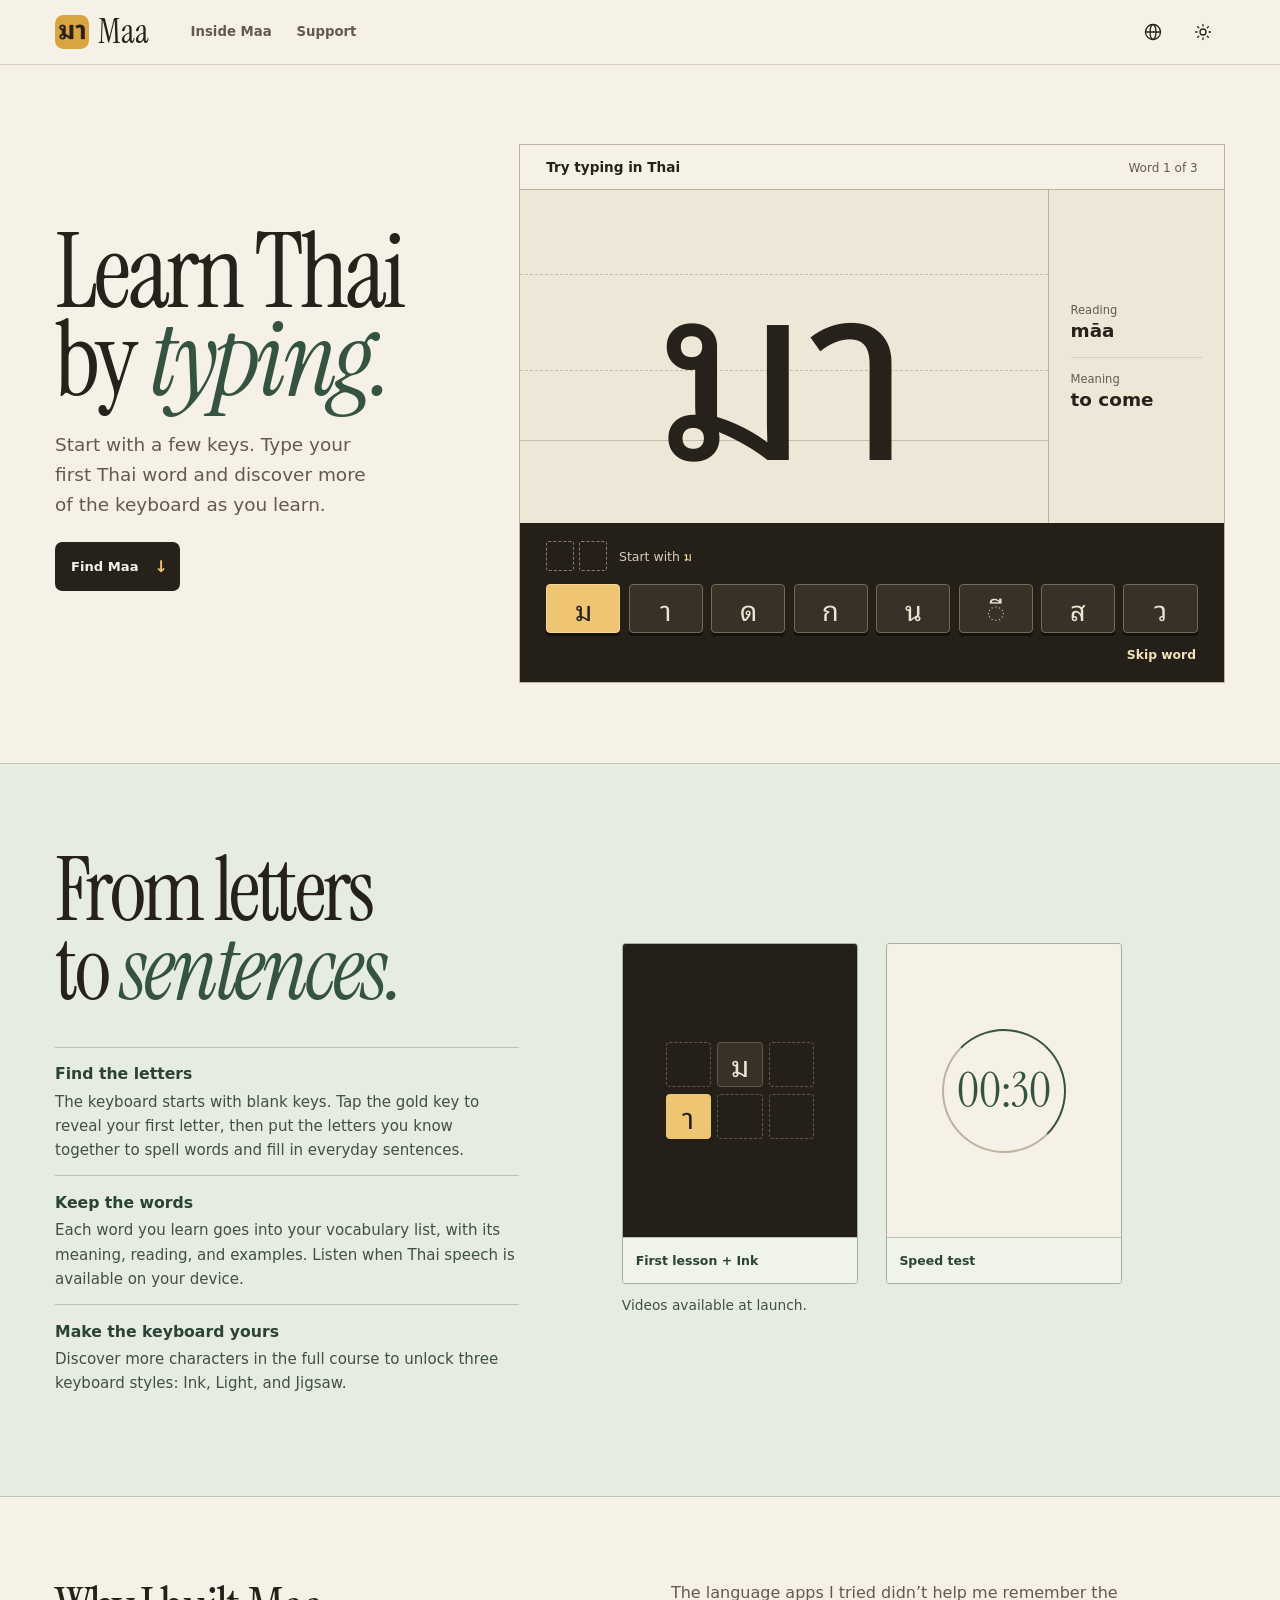
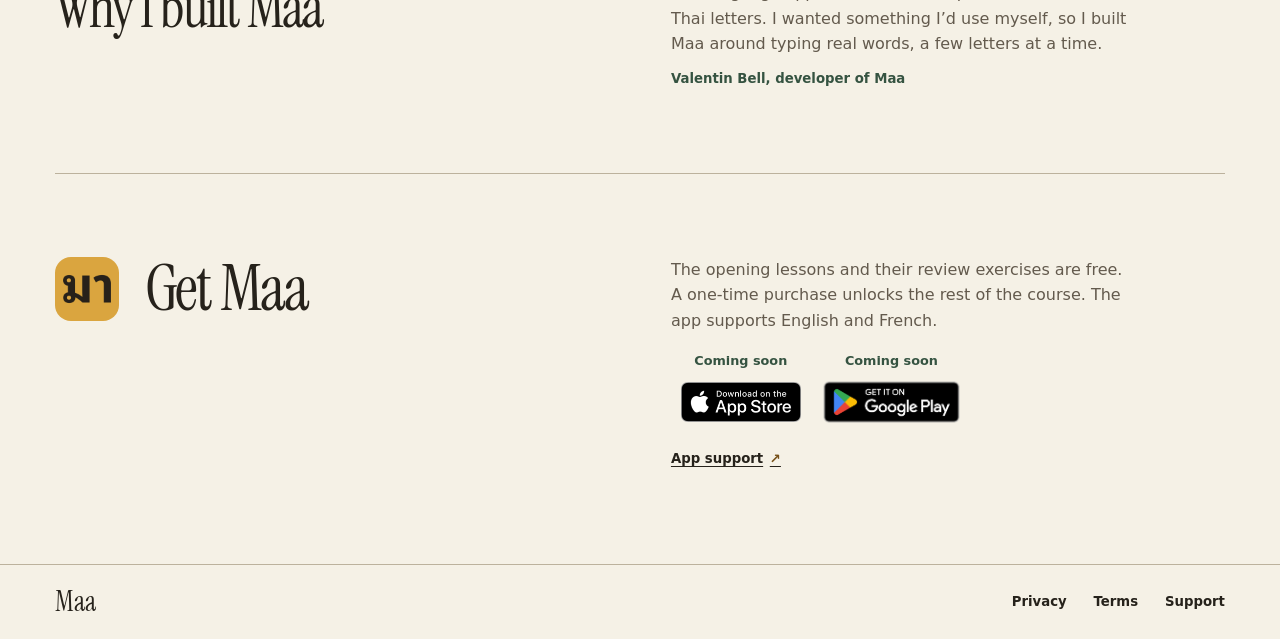
==== commit fff4b17b: "Publish the compact Maa theme toggle" ====
--- a/maa-website/index.html
+++ b/maa-website/index.html
@@ -14,10 +14,10 @@
   <meta property="og:image:alt" content="Maa: Learn Thai by typing. A preview of the Thai keyboard in the app." data-i18n-content="home.socialImageAlt">
   <meta name="twitter:card" content="summary_large_image">
   <link rel="icon" href="assets/maa-icon.png" type="image/png">
-  <script src="assets/site-preferences.js?v=header"></script>
-  <link rel="stylesheet" href="assets/site.css?v=header">
+  <script src="assets/site-preferences.js?v=theme-toggle"></script>
+  <link rel="stylesheet" href="assets/site.css?v=theme-toggle">
   <link rel="preload" href="assets/noto-thai.ttf" as="font" type="font/ttf" crossorigin>
-  <script src="assets/site-copy.js?v=header" defer></script>
+  <script src="assets/site-copy.js?v=theme-toggle" defer></script>
   <script src="assets/demo.js" defer></script>
 </head>
 <body>
@@ -35,7 +35,7 @@
       <div class="header-actions" hidden>
         <div class="header-picker">
           <button class="header-icon" type="button" aria-controls="site-language" aria-expanded="false" aria-label="Language" data-i18n-aria-label="common.language" title="Language" data-i18n-title="common.language" data-header-toggle>
-            <svg width="18" height="18" aria-hidden="true"><use href="assets/site-icons.svg?v=header#globe"></use></svg>
+            <svg width="18" height="18" aria-hidden="true"><use href="assets/site-icons.svg?v=theme-toggle#globe"></use></svg>
           </button>
           <div class="header-panel language-panel" id="site-language" aria-labelledby="language-label" role="group" data-site-language>
             <p class="header-panel-label" id="language-label" data-i18n="common.language">Language</p>
@@ -48,32 +48,13 @@
             <label class="language-option"><input name="maa-language" type="radio" value="ja"><span lang="ja">日本語</span></label>
           </div>
         </div>
-        <div class="header-picker theme-picker">
-          <button class="header-icon theme-trigger" type="button" aria-controls="site-theme" aria-expanded="false" aria-label="Appearance" data-i18n-aria-label="common.appearance" title="Appearance" data-i18n-title="common.appearance" data-header-toggle>
-            <svg class="preference-icon--sun" width="18" height="18" aria-hidden="true"><use href="assets/site-icons.svg?v=header#sun"></use></svg>
-            <svg class="preference-icon--moon" width="18" height="18" aria-hidden="true"><use href="assets/site-icons.svg?v=header#moon"></use></svg>
-          </button>
-          <div class="header-panel theme-panel" id="site-theme" aria-labelledby="theme-label" role="group" data-site-theme>
-            <p class="header-panel-label" id="theme-label" data-i18n="common.appearance">Appearance</p>
-            <div class="theme-switcher">
-              <label class="theme-option" title="Light" data-i18n-title="common.lightTheme">
-                <input name="maa-theme" type="radio" value="light" aria-label="Light" data-i18n-aria-label="common.lightTheme">
-                <svg width="18" height="18" aria-hidden="true"><use href="assets/site-icons.svg?v=header#sun"></use></svg>
-              </label>
-              <label class="theme-option" title="Dark" data-i18n-title="common.darkTheme">
-                <input name="maa-theme" type="radio" value="dark" aria-label="Dark" data-i18n-aria-label="common.darkTheme">
-                <svg width="18" height="18" aria-hidden="true"><use href="assets/site-icons.svg?v=header#moon"></use></svg>
-              </label>
-              <label class="theme-option" title="System theme" data-i18n-title="common.systemTheme">
-                <input name="maa-theme" type="radio" value="system" aria-label="System theme" data-i18n-aria-label="common.systemTheme" checked>
-                <svg width="18" height="18" aria-hidden="true"><use href="assets/site-icons.svg?v=header#monitor"></use></svg>
-              </label>
-            </div>
-          </div>
-        </div>
+        <button class="header-icon theme-toggle" type="button" aria-pressed="false" aria-label="Dark mode" data-i18n-aria-label="common.darkMode" title="Dark mode" data-i18n-title="common.darkMode" data-site-theme>
+          <svg class="preference-icon--sun" width="18" height="18" aria-hidden="true"><use href="assets/site-icons.svg?v=theme-toggle#sun"></use></svg>
+          <svg class="preference-icon--moon" width="18" height="18" aria-hidden="true"><use href="assets/site-icons.svg?v=theme-toggle#moon"></use></svg>
+        </button>
         <button class="header-icon site-nav-trigger" type="button" aria-controls="site-nav" aria-expanded="false" aria-label="Menu" data-i18n-aria-label="common.menu" title="Menu" data-i18n-title="common.menu" data-header-toggle>
-          <svg class="site-nav-icon--menu" width="18" height="18" aria-hidden="true"><use href="assets/site-icons.svg?v=header#menu"></use></svg>
-          <svg class="site-nav-icon--close" width="18" height="18" aria-hidden="true"><use href="assets/site-icons.svg?v=header#close"></use></svg>
+          <svg class="site-nav-icon--menu" width="18" height="18" aria-hidden="true"><use href="assets/site-icons.svg?v=theme-toggle#menu"></use></svg>
+          <svg class="site-nav-icon--close" width="18" height="18" aria-hidden="true"><use href="assets/site-icons.svg?v=theme-toggle#close"></use></svg>
         </button>
       </div>
     </div>
--- a/maa-website/assets/site.css
+++ b/maa-website/assets/site.css
@@ -25,8 +25,6 @@
   --rule: #bcb29d;
   --rule-soft: #d7cebc;
   --control-hover: #eae2d1;
-  --sun-icon: block;
-  --moon-icon: none;
   --gold: #edc573;
   --gold-ink: #765018;
   --green: #355341;
@@ -58,8 +56,6 @@
   --rule: #756954;
   --rule-soft: #514938;
   --control-hover: #383127;
-  --sun-icon: none;
-  --moon-icon: block;
   --gold-ink: #edc573;
   --green: #b4cba9;
   --action-accent: #26221b;
@@ -84,8 +80,6 @@
     --rule: #756954;
     --rule-soft: #514938;
     --control-hover: #383127;
-    --sun-icon: none;
-    --moon-icon: block;
     --gold-ink: #edc573;
     --green: #b4cba9;
     --action-accent: #26221b;
@@ -174,7 +168,7 @@
   color: var(--ink);
   cursor: pointer;
 }
-.header-icon, .site-nav a, .language-option, .theme-option { -webkit-tap-highlight-color: transparent; }
+.header-icon, .site-nav a, .language-option { -webkit-tap-highlight-color: transparent; }
 .header-icon:hover, .header-icon[aria-expanded="true"] { background: var(--control-hover); }
 .header-actions svg {
   fill: none;
@@ -184,9 +178,11 @@
   stroke-linejoin: round;
   pointer-events: none;
 }
-.preference-icon--sun { display: var(--sun-icon); }
-.preference-icon--moon { display: var(--moon-icon); }
-.site-nav-trigger, .theme-trigger,
+.theme-toggle svg { grid-area: 1 / 1; transition: opacity .16s ease, transform .24s ease; }
+.theme-toggle .preference-icon--moon { opacity: 0; transform: rotate(-65deg) scale(.35); }
+.theme-toggle[aria-pressed="true"] .preference-icon--sun { opacity: 0; transform: rotate(65deg) scale(.35); }
+.theme-toggle[aria-pressed="true"] .preference-icon--moon { opacity: 1; transform: none; }
+.site-nav-trigger,
 .site-nav-icon--close, .site-nav-trigger[aria-expanded="true"] .site-nav-icon--menu { display: none; }
 .site-nav-trigger[aria-expanded="true"] .site-nav-icon--close { display: block; }
 .header-panel {
@@ -204,8 +200,8 @@
 }
 .header-panel[data-open] { display: block; }
 .header-panel-label { padding: .45rem .55rem .25rem; color: var(--quiet); font-size: .75rem; font-weight: 650; }
-.language-option, .theme-option { position: relative; cursor: pointer; }
-.language-option input, .theme-option input {
+.language-option { position: relative; cursor: pointer; }
+.language-option input {
   position: absolute;
   width: 1px;
   height: 1px;
@@ -233,24 +229,10 @@
   border-width: 0 2px 2px 0;
   transform: translateY(-2px) rotate(45deg);
 }
-.language-option:has(input:focus-visible), .theme-option:has(input:focus-visible) {
+.language-option:has(input:focus-visible) {
   outline: 2px solid var(--green);
   outline-offset: -2px;
 }
-.theme-panel { display: block; position: static; min-width: 0; padding: 0; border: 0; background: none; box-shadow: none; }
-.theme-panel .header-panel-label { display: none; }
-.theme-switcher { display: flex; gap: 1px; padding: 3px; border: 1px solid var(--rule-soft); border-radius: .55rem; }
-.theme-option {
-  display: grid;
-  place-items: center;
-  width: 36px;
-  height: 34px;
-  border-radius: .34rem;
-  color: var(--quiet);
-}
-.theme-option svg { width: 16px; height: 16px; }
-.theme-option:hover { color: var(--ink); background: var(--control-hover); }
-.theme-option:has(input:checked) { background: var(--ink); color: var(--paper); }
 
 @media (max-width: 44rem) {
   .header-inner { min-height: 56px; }
@@ -267,19 +249,7 @@
     box-shadow: 0 7px 24px rgb(18 14 8 / .16);
   }
   .site-nav a:focus-visible { outline-width: 2px; outline-offset: -2px; }
-  .site-nav-trigger, .theme-trigger { display: grid; }
-  .theme-panel {
-    display: none;
-    position: absolute;
-    min-width: 0;
-    padding: .3rem;
-    border: 1px solid var(--rule);
-    background: var(--paper);
-    box-shadow: 0 7px 24px rgb(18 14 8 / .16);
-  }
-  .theme-panel .header-panel-label { display: block; padding-block-start: .3rem; }
-  .theme-switcher { border: 0; }
-  .theme-option { width: 44px; height: 44px; }
+  .site-nav-trigger { display: grid; }
 }
 
 .hero {
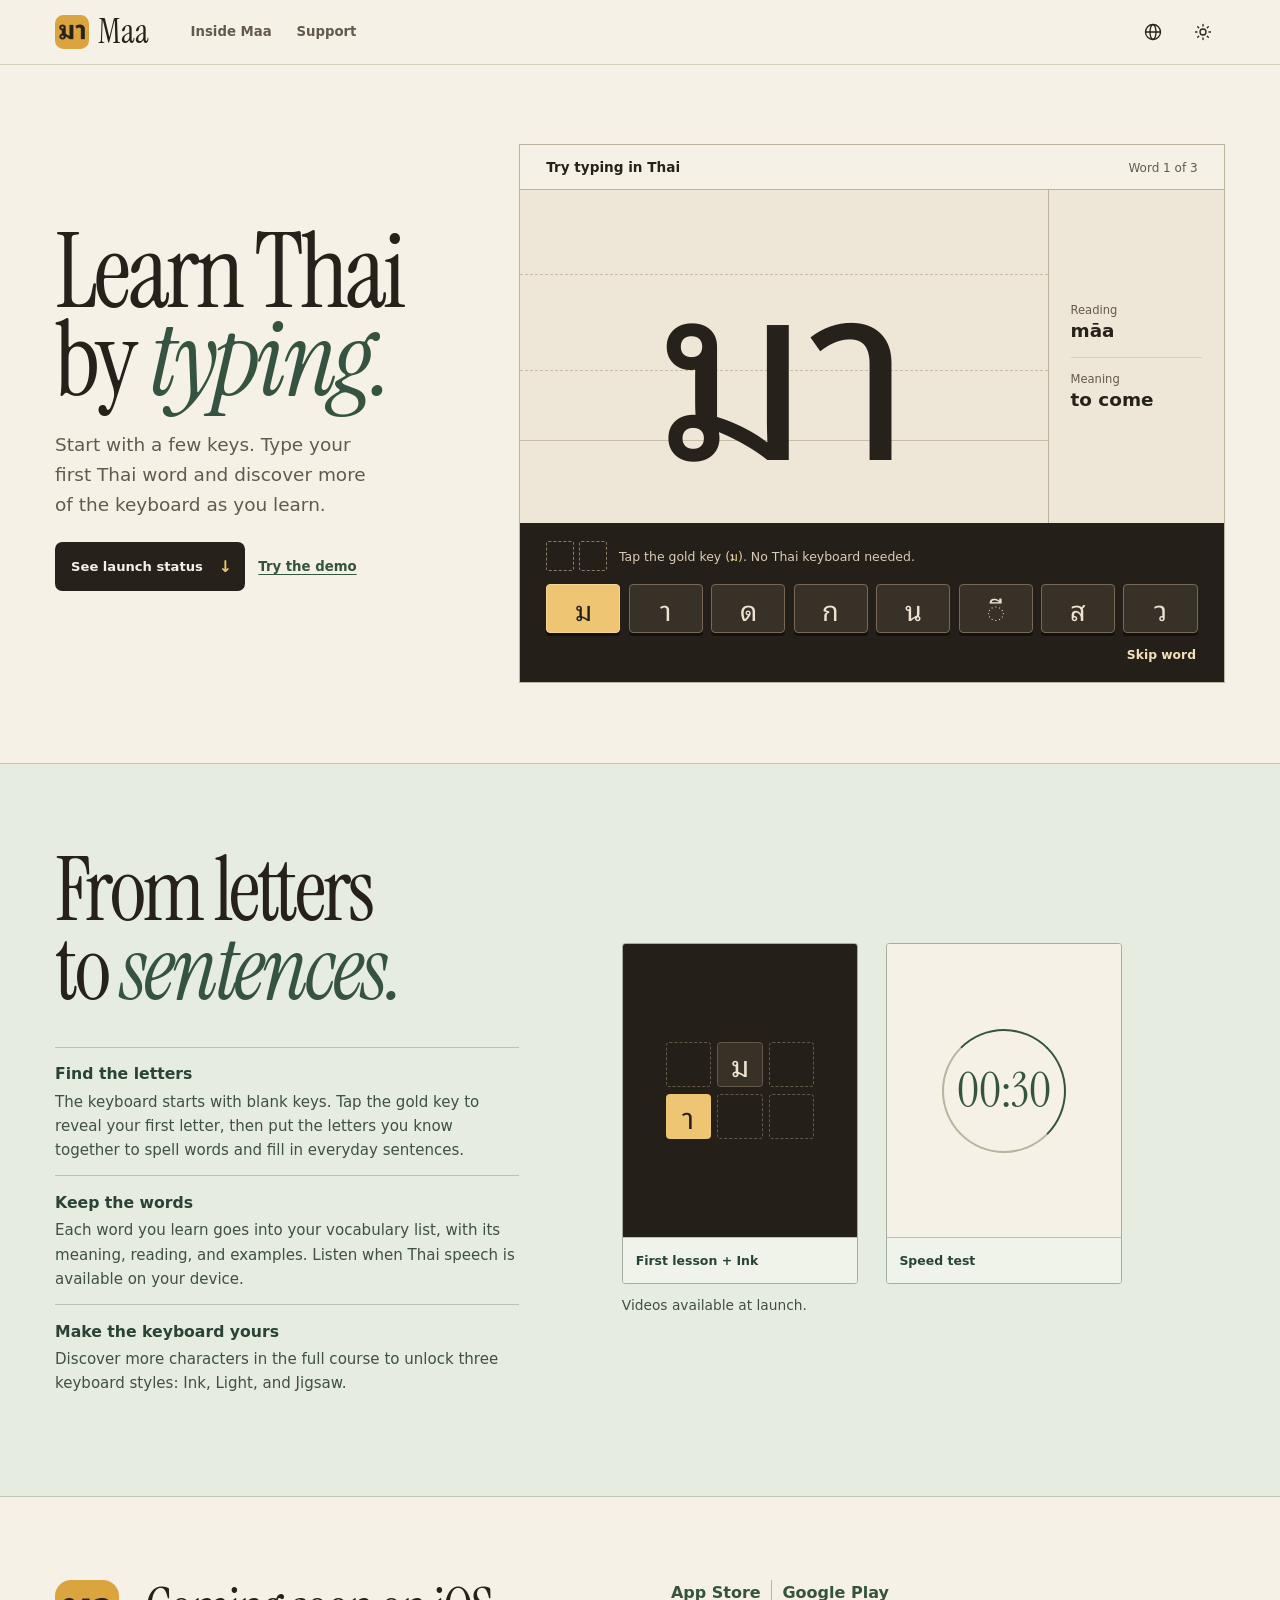
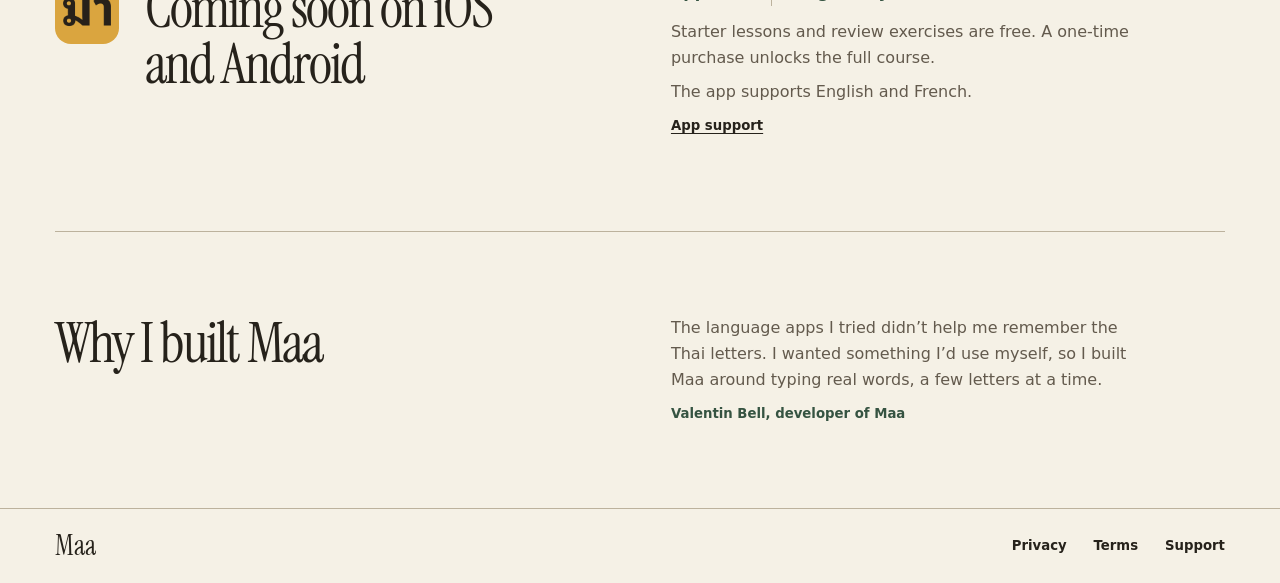
==== commit 4c596c15: "Publish the Maa launch and demo improvements" ====
--- a/maa-website/index.html
+++ b/maa-website/index.html
@@ -15,10 +15,10 @@
   <meta name="twitter:card" content="summary_large_image">
   <link rel="icon" href="assets/maa-icon.png" type="image/png">
   <script src="assets/site-preferences.js?v=theme-toggle"></script>
-  <link rel="stylesheet" href="assets/site.css?v=theme-toggle">
+  <link rel="stylesheet" href="assets/site.css?v=launch-status">
   <link rel="preload" href="assets/noto-thai.ttf" as="font" type="font/ttf" crossorigin>
-  <script src="assets/site-copy.js?v=theme-toggle" defer></script>
-  <script src="assets/demo.js" defer></script>
+  <script src="assets/site-copy.js?v=launch-status" defer></script>
+  <script src="assets/demo.js?v=launch-status" defer></script>
 </head>
 <body>
   <a class="skip-link" href="#main" data-i18n="common.skip">Skip to content</a>
@@ -65,7 +65,10 @@
       <div class="hero-copy">
         <h1 id="hero-title"><span data-i18n="home.heroTitleStart">Learn Thai</span><br><span data-i18n="home.heroTitleJoin">by </span><em data-i18n="home.heroTitleEnd">typing.</em></h1>
         <p class="hero-description" data-i18n="home.heroDescription">Start with a few keys. Type your first Thai word and discover more of the keyboard as you learn.</p>
-        <a class="hero-action" href="#availability"><span data-i18n="home.heroAction">Find Maa</span> <span aria-hidden="true">↓</span></a>
+        <div class="hero-actions">
+          <a class="hero-action" href="#availability"><span data-i18n="home.launchStatus">See launch status</span> <span aria-hidden="true">↓</span></a>
+          <a class="hero-demo-link text-link" href="#demo" data-i18n="home.tryDemo">Try the demo</a>
+        </div>
       </div>
 
       <section class="demo" id="demo" tabindex="-1" aria-labelledby="demo-title">
@@ -86,7 +89,7 @@
         <div class="demo-tray">
           <div class="demo-feedback">
             <div class="demo-slots" data-demo-slots aria-hidden="true"><span></span><span></span></div>
-            <p class="demo-status" data-demo-status aria-live="polite" aria-atomic="true">Tap the highlighted key to begin.</p>
+            <p class="demo-status" data-demo-status aria-live="polite" aria-atomic="true">Tap the gold key. No Thai keyboard needed.</p>
           </div>
           <div class="demo-board" data-demo-board role="group" aria-label="Thai practice keys" data-i18n-aria-label="home.demoKeys">
             <button type="button" data-demo-key value="ม" lang="th" class="is-target" disabled>ม</button>
@@ -99,7 +102,8 @@
             <button type="button" data-demo-key value="ว" lang="th" disabled>ว</button>
           </div>
           <div class="demo-actions">
-            <button type="button" class="demo-next" data-demo-next disabled>Skip word</button>
+            <button type="button" class="demo-next" data-demo-next disabled hidden>Skip word</button>
+            <a class="demo-launch" data-demo-launch href="#availability" hidden><span data-i18n="home.launchStatus">See launch status</span> <span aria-hidden="true">↓</span></a>
           </div>
           <noscript><p class="demo-noscript" data-i18n="home.demoNoscript">Enable JavaScript to try the typing exercise.</p></noscript>
         </div>
@@ -148,32 +152,24 @@
       </div>
     </section>
 
+    <section class="availability shell" id="availability" tabindex="-1" aria-labelledby="availability-title">
+      <div class="availability-intro" id="android">
+        <img src="assets/maa-icon.png" width="64" height="64" alt="" loading="lazy" decoding="async">
+        <h2 id="availability-title" data-i18n="home.availabilityTitle">Coming soon on iOS and Android</h2>
+      </div>
+      <div class="availability-copy">
+        <ul class="store-platforms" aria-label="Planned stores" data-i18n-aria-label="home.plannedStores"><li>App Store</li><li>Google Play</li></ul>
+        <p data-i18n="home.availabilityDescription">Starter lessons and review exercises are free. A one-time purchase unlocks the full course.</p>
+        <p data-i18n="home.appLanguages">The app supports English and French.</p>
+        <a class="text-link" href="support.html" data-i18n="home.appSupport">App support</a>
+      </div>
+    </section>
+
     <section class="story shell" aria-labelledby="story-title">
       <h2 id="story-title" data-i18n="home.storyTitle">Why I built Maa</h2>
       <div class="story-copy">
         <p data-i18n="home.storyDescription">The language apps I tried didn’t help me remember the Thai letters. I wanted something I’d use myself, so I built Maa around typing real words, a few letters at a time.</p>
-        <p class="story-author" data-i18n="home.storyAuthor">Valentin Bell, developer of Maa</p>
-      </div>
-    </section>
-
-    <section class="availability shell" id="availability" aria-labelledby="availability-title">
-      <div class="availability-intro" id="android">
-        <img src="assets/maa-icon.png" width="64" height="64" alt="" loading="lazy" decoding="async">
-        <h2 id="availability-title" data-i18n="home.availabilityTitle">Get Maa</h2>
-      </div>
-      <div class="availability-copy">
-        <p data-i18n="home.availabilityDescription">The opening lessons and their review exercises are free. A one-time purchase unlocks the rest of the course. The app supports English and French.</p>
-        <div class="store-badges" role="group" aria-label="App availability" data-i18n-aria-label="home.appAvailability">
-          <figure class="store-badge">
-            <figcaption data-i18n="home.comingSoon">Coming soon</figcaption>
-            <img class="store-badge-apple" src="assets/app-store-badge.png" width="479" height="160" alt="App Store">
-          </figure>
-          <figure class="store-badge">
-            <figcaption data-i18n="home.comingSoon">Coming soon</figcaption>
-            <img class="store-badge-google" src="assets/google-play-badge.png" width="646" height="250" alt="Google Play">
-          </figure>
-        </div>
-        <a class="text-link" href="support.html"><span data-i18n="home.appSupport">App support</span> <span aria-hidden="true">↗</span></a>
+        <p class="story-author">Valentin Bell, developer of Maa</p>
       </div>
     </section>
   </main>
--- a/maa-website/assets/site.css
+++ b/maa-website/assets/site.css
@@ -269,12 +269,12 @@
 .hero h1 { margin-bottom: .25em; font-size: clamp(4.7rem, 8.1vw, 8.1rem); line-height: .85; }
 .hero h1 em, .learning h2 em { color: var(--green); }
 .hero-description { max-width: 27ch; color: var(--quiet); font-size: clamp(.98rem, 1.5vw, 1.155rem); }
+.hero-actions { display: flex; flex-wrap: wrap; align-items: center; gap: .25rem .85rem; margin-top: 1.45rem; }
 .hero-action {
   display: inline-flex;
   align-items: center;
   gap: 1.2em;
   min-height: 49px;
-  margin-top: 1.45rem;
   padding: .5rem .8rem .5rem 1rem;
   border-radius: .45rem;
   background: var(--ink);
@@ -285,6 +285,7 @@
 }
 .hero-action:hover { background: var(--green); }
 .hero-action > [aria-hidden="true"] { color: var(--action-accent); font-size: 1rem; }
+.hero-demo-link { color: var(--green); }
 
 .demo { min-width: 0; scroll-margin-top: 1.25rem; border: 1px solid var(--rule); }
 .demo-top { display: flex; align-items: baseline; justify-content: space-between; flex-wrap: wrap; gap: .35rem 1rem; padding: .7rem clamp(.8rem, 2.2vw, 1.65rem); }
@@ -345,8 +346,9 @@
 .demo-slots .is-filled { border: 1px solid var(--gold); background: var(--gold); color: var(--on-gold); animation: stamp .25s ease-out both; }
 .demo-status { color: #dbccb7; font-size: .78rem; line-height: 1.3; }
 .demo-status span { color: #f2d493; font-family: var(--thai); }
-.demo.is-complete .demo-status { color: #c6dfbf; }
+.demo:is(.is-complete, .is-finished) .demo-status { color: #c6dfbf; }
 .demo.is-wrong .demo-status { color: #ffcfbd; }
+.demo-board button, .demo-next, .demo-launch { -webkit-tap-highlight-color: transparent; }
 .demo-board { display: grid; grid-template-columns: repeat(8, minmax(0, 1fr)); gap: clamp(.25rem, .65vw, .6rem); }
 .demo-board button {
   display: grid;
@@ -364,14 +366,15 @@
   transition: transform .14s ease, background-color .18s ease, border-color .18s ease, color .18s ease;
 }
 @media (hover: hover) {
-  .demo-board button:not(:disabled):not([aria-disabled]):hover { border-color: var(--gold); transform: translateY(-2px); }
-}
-.demo-board button:not(:disabled):not([aria-disabled]):active { transform: translateY(2px); box-shadow: 0 1px #13110e; }
-.demo-board button:disabled, .demo-board button[aria-disabled], .demo-next:disabled { cursor: default; }
+  .demo-board button:not(:disabled):hover { border-color: var(--gold); transform: translateY(-2px); }
+}
+.demo-board button:not(:disabled):active { transform: translateY(2px); box-shadow: 0 1px #13110e; }
+.demo-board button:disabled, .demo-next:disabled { cursor: default; }
 .demo-board button.is-target { background: var(--gold); color: var(--on-gold); border-color: #f6d892; }
 .demo-board button.is-used { color: #e4e9dc; border-color: #688071; background: #37463b; }
 .demo-board button.is-wrong { border-color: #f1ab8c; animation: shake .32s ease both; }
 .demo-actions { display: flex; justify-content: flex-end; }
+.demo.is-finished .demo-actions { flex-wrap: wrap; align-items: center; gap: .3rem .95rem; padding-block: .65rem .35rem; }
 .demo-next {
   min-height: 44px;
   padding: 0 .1rem 0 .65rem;
@@ -383,7 +386,21 @@
   text-underline-offset: .24em;
   cursor: pointer;
 }
-.demo-next:hover:not(:disabled), .demo.is-complete .demo-next { text-decoration: underline; }
+.demo-next:hover:not(:disabled), .demo:is(.is-complete, .is-finished) .demo-next { text-decoration: underline; }
+.demo-launch:not([hidden]) {
+  display: inline-flex;
+  align-items: center;
+  gap: .65em;
+  min-height: 44px;
+  padding: .35rem .7rem;
+  border-radius: .32rem;
+  background: var(--gold);
+  color: var(--on-gold);
+  font-size: .8rem;
+  font-weight: 700;
+  text-decoration: none;
+}
+.demo-launch:hover { text-decoration: underline; text-underline-offset: .2em; }
 .demo-noscript { margin-bottom: .6rem; font-size: .78rem; }
 
 .learning { background: var(--learning-paper); border-block: 1px solid var(--learning-border); }
@@ -457,30 +474,27 @@
   gap: 1.5rem clamp(2rem, 7vw, 6rem);
   padding-block: clamp(2.5rem, 6.5vw, 5.5rem);
 }
-.story { border-bottom: 1px solid var(--rule); }
 .story h2 { font-size: clamp(2.5rem, 4.4vw, 4.25rem); line-height: 1; }
 .story-copy { max-width: 45ch; color: var(--quiet); }
 .story-author { margin-top: .7rem; color: var(--green); font-size: .83rem; font-weight: 650; }
-.availability-intro { display: flex; align-items: center; gap: clamp(.7rem, 2vw, 1.6rem); }
-.availability-intro img { width: clamp(43px, 5vw, 64px); border-radius: 25%; }
-.availability h2 { font-size: clamp(2.5rem, 5vw, 5rem); line-height: 1; }
-.availability-copy > p:first-child { max-width: 45ch; color: var(--quiet); }
-.store-badges {
+.availability { scroll-margin-top: 1.25rem; border-bottom: 1px solid var(--rule); }
+.availability-intro { display: flex; align-items: flex-start; gap: clamp(.7rem, 2vw, 1.6rem); }
+.availability-intro img { width: clamp(43px, 5vw, 64px); border-radius: 25%; flex: none; }
+.availability h2 { max-width: 16ch; font-size: clamp(2.5rem, 4.4vw, 4.25rem); line-height: 1; }
+.availability:focus-visible { outline: none; }
+.availability:focus-visible h2 { outline: 3px solid var(--green); outline-offset: 5px; }
+.availability-copy > p { max-width: 45ch; margin-top: .5rem; color: var(--quiet); }
+.store-platforms {
   display: flex;
   flex-wrap: wrap;
-  align-items: start;
-  gap: .75rem .2rem;
-  margin-block: 1.1rem .3rem;
-}
-.store-badge {
-  display: grid;
-  grid-template-rows: auto 60px;
-  place-items: center;
-}
-.store-badge figcaption { color: var(--green); font-size: .8rem; font-weight: 650; }
-.store-badge-apple { height: 40px; width: auto; margin-inline: 10px; }
-/* The Google asset includes clear space. A 60px image renders a 40px badge. */
-.store-badge-google { height: 60px; width: auto; }
+  gap: .3rem .65rem;
+  margin: 0 0 .85rem;
+  padding: 0;
+  list-style: none;
+  color: var(--green);
+  font-weight: 650;
+}
+.store-platforms li + li { padding-inline-start: .65rem; border-inline-start: 1px solid var(--rule); }
 .text-link {
   display: inline-flex;
   flex-wrap: wrap;
@@ -538,7 +552,7 @@
   .hero-copy { padding: .25rem 0 0; }
   .hero h1 { font-size: clamp(4.5rem, 14vw, 6.2rem); }
   .hero-description { max-width: 39ch; }
-  .hero-action { margin-top: 1rem; }
+  .hero-actions { margin-top: 1rem; }
   .demo-word { font-size: clamp(7.75rem, 26vw, 11.5rem); }
   .learning-inner, .story, .availability { grid-template-columns: 1fr; gap: 1.5rem; }
 }
@@ -548,7 +562,8 @@
   .brand { gap: .38rem; font-size: 1.8rem; }
   .brand img { width: 29px; }
   .specimen { grid-template-columns: minmax(0, 1fr) minmax(5.8rem, 30%); }
-  .specimen-letter { min-height: 176px; }
+  .specimen-letter { min-height: 132px; }
+  .demo-word { font-size: clamp(6.5rem, 26vw, 7.5rem); }
 }
 
 .hero h1:lang(fr) { font-size: clamp(3.8rem, 6.5vw, 6.45rem); line-height: .92; }
@@ -562,6 +577,10 @@
 .learning h2:lang(ja) { font-size: clamp(2rem, 4.4vw, 4.3rem); }
 :is(.story h2, .availability h2, .document h1):lang(ja) { font-size: clamp(1.9rem, 4.2vw, 4rem); }
 
+@media (max-width: 420px) {
+  .hero h1:lang(fr) { font-size: clamp(2.75rem, 12vw, 3.65rem); }
+}
+
 @media (prefers-reduced-motion: reduce) {
   *, *::before, *::after { scroll-behavior: auto !important; animation: none !important; transition: none !important; }
 }
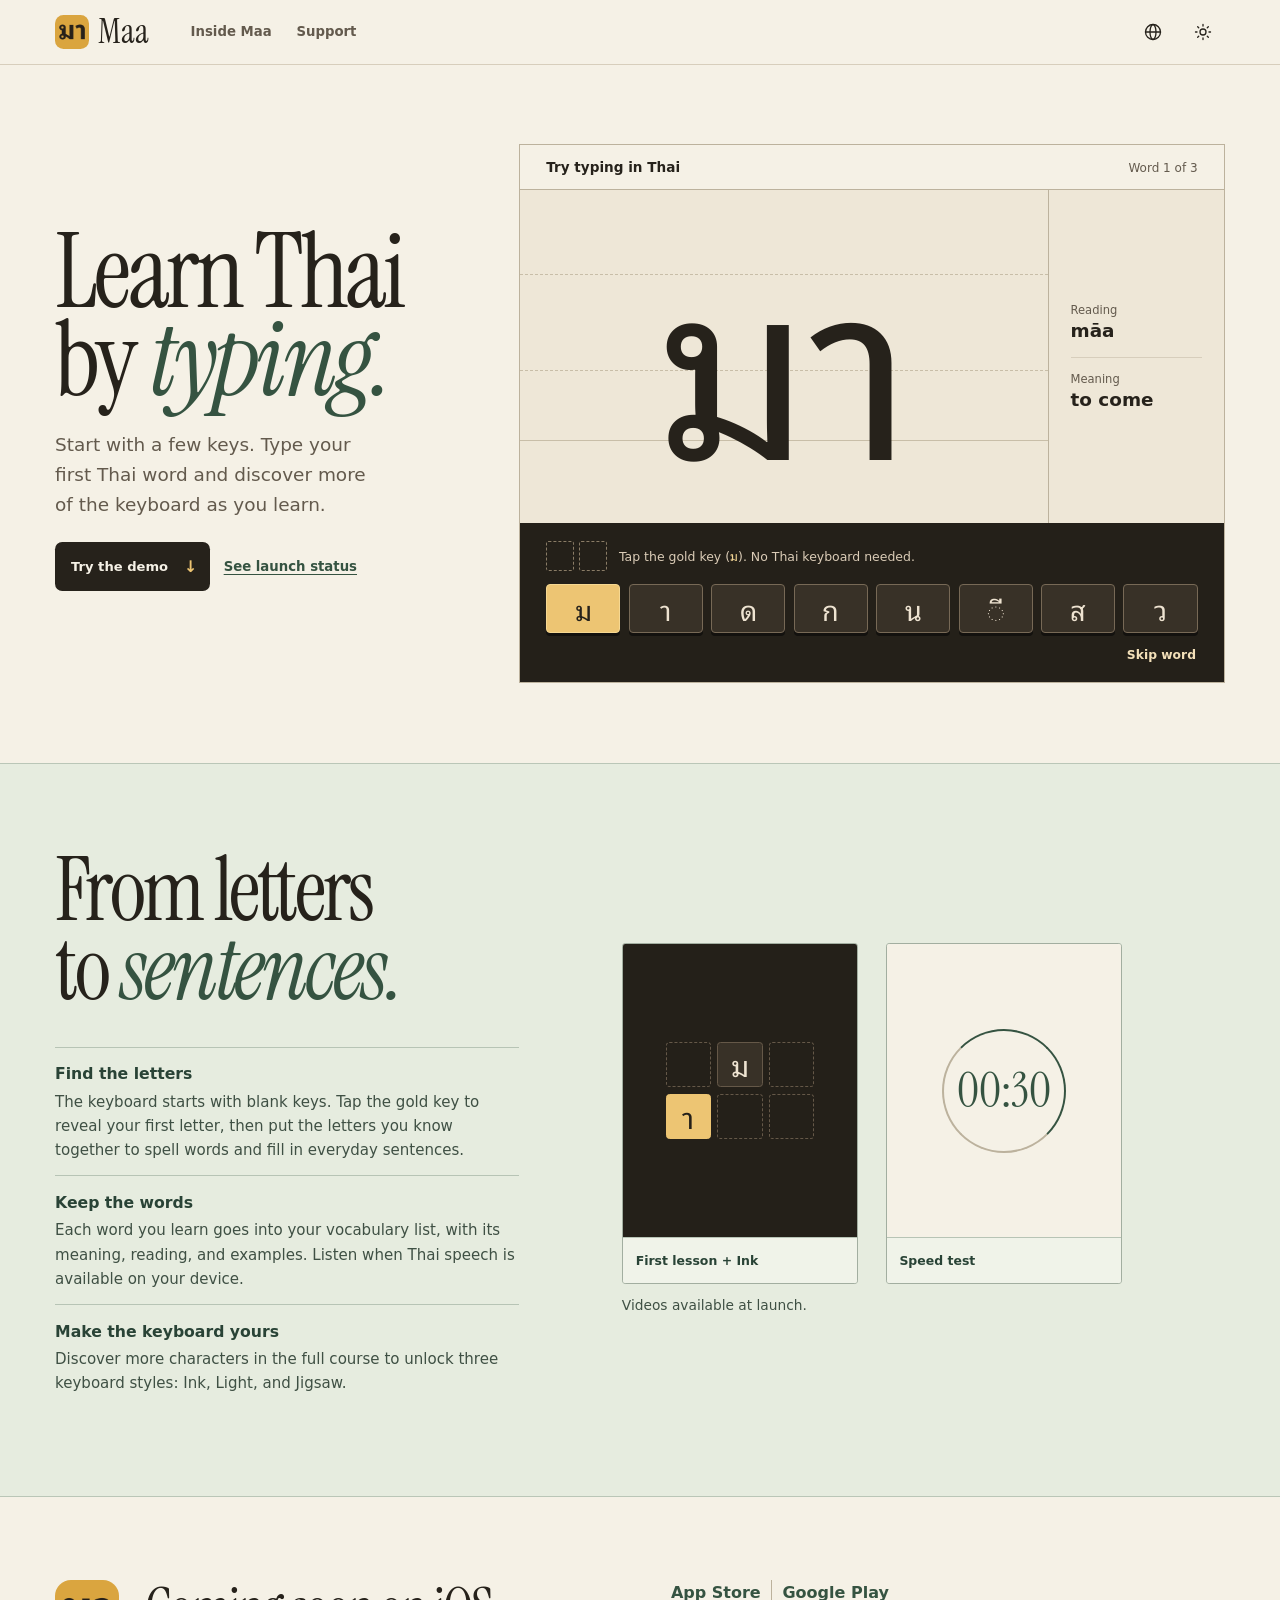
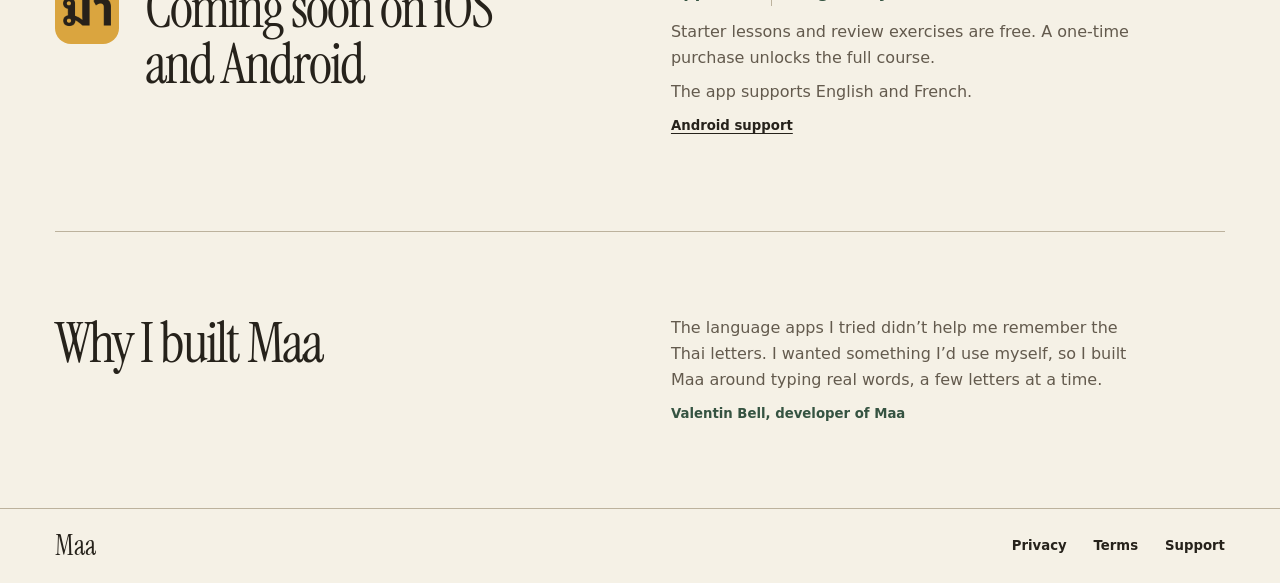
==== commit cf9ad506: "Publish the demo-first Maa landing page" ====
--- a/maa-website/index.html
+++ b/maa-website/index.html
@@ -15,9 +15,9 @@
   <meta name="twitter:card" content="summary_large_image">
   <link rel="icon" href="assets/maa-icon.png" type="image/png">
   <script src="assets/site-preferences.js?v=theme-toggle"></script>
-  <link rel="stylesheet" href="assets/site.css?v=launch-status">
+  <link rel="stylesheet" href="assets/site.css?v=demo-first">
   <link rel="preload" href="assets/noto-thai.ttf" as="font" type="font/ttf" crossorigin>
-  <script src="assets/site-copy.js?v=launch-status" defer></script>
+  <script src="assets/site-copy.js?v=demo-first" defer></script>
   <script src="assets/demo.js?v=launch-status" defer></script>
 </head>
 <body>
@@ -66,8 +66,8 @@
         <h1 id="hero-title"><span data-i18n="home.heroTitleStart">Learn Thai</span><br><span data-i18n="home.heroTitleJoin">by </span><em data-i18n="home.heroTitleEnd">typing.</em></h1>
         <p class="hero-description" data-i18n="home.heroDescription">Start with a few keys. Type your first Thai word and discover more of the keyboard as you learn.</p>
         <div class="hero-actions">
-          <a class="hero-action" href="#availability"><span data-i18n="home.launchStatus">See launch status</span> <span aria-hidden="true">↓</span></a>
-          <a class="hero-demo-link text-link" href="#demo" data-i18n="home.tryDemo">Try the demo</a>
+          <a class="hero-action" href="#demo"><span data-i18n="home.tryDemo">Try the demo</span> <span aria-hidden="true">↓</span></a>
+          <a class="hero-launch-link text-link" href="#availability" data-i18n="home.launchStatus">See launch status</a>
         </div>
       </div>
 
@@ -161,7 +161,7 @@
         <ul class="store-platforms" aria-label="Planned stores" data-i18n-aria-label="home.plannedStores"><li>App Store</li><li>Google Play</li></ul>
         <p data-i18n="home.availabilityDescription">Starter lessons and review exercises are free. A one-time purchase unlocks the full course.</p>
         <p data-i18n="home.appLanguages">The app supports English and French.</p>
-        <a class="text-link" href="support.html" data-i18n="home.appSupport">App support</a>
+        <a class="text-link" href="support.html" data-i18n="home.androidSupport">Android support</a>
       </div>
     </section>
 
--- a/maa-website/assets/site.css
+++ b/maa-website/assets/site.css
@@ -285,7 +285,7 @@
 }
 .hero-action:hover { background: var(--green); }
 .hero-action > [aria-hidden="true"] { color: var(--action-accent); font-size: 1rem; }
-.hero-demo-link { color: var(--green); }
+.hero-launch-link { color: var(--green); }
 
 .demo { min-width: 0; scroll-margin-top: 1.25rem; border: 1px solid var(--rule); }
 .demo-top { display: flex; align-items: baseline; justify-content: space-between; flex-wrap: wrap; gap: .35rem 1rem; padding: .7rem clamp(.8rem, 2.2vw, 1.65rem); }
@@ -347,6 +347,7 @@
 .demo-status { color: #dbccb7; font-size: .78rem; line-height: 1.3; }
 .demo-status span { color: #f2d493; font-family: var(--thai); }
 .demo:is(.is-complete, .is-finished) .demo-status { color: #c6dfbf; }
+.demo.is-finished .demo-status { font-size: .95rem; font-weight: 700; }
 .demo.is-wrong .demo-status { color: #ffcfbd; }
 .demo-board button, .demo-next, .demo-launch { -webkit-tap-highlight-color: transparent; }
 .demo-board { display: grid; grid-template-columns: repeat(8, minmax(0, 1fr)); gap: clamp(.25rem, .65vw, .6rem); }
@@ -373,6 +374,7 @@
 .demo-board button.is-target { background: var(--gold); color: var(--on-gold); border-color: #f6d892; }
 .demo-board button.is-used { color: #e4e9dc; border-color: #688071; background: #37463b; }
 .demo-board button.is-wrong { border-color: #f1ab8c; animation: shake .32s ease both; }
+.demo.is-finished .demo-board { opacity: .5; }
 .demo-actions { display: flex; justify-content: flex-end; }
 .demo.is-finished .demo-actions { flex-wrap: wrap; align-items: center; gap: .3rem .95rem; padding-block: .65rem .35rem; }
 .demo-next {
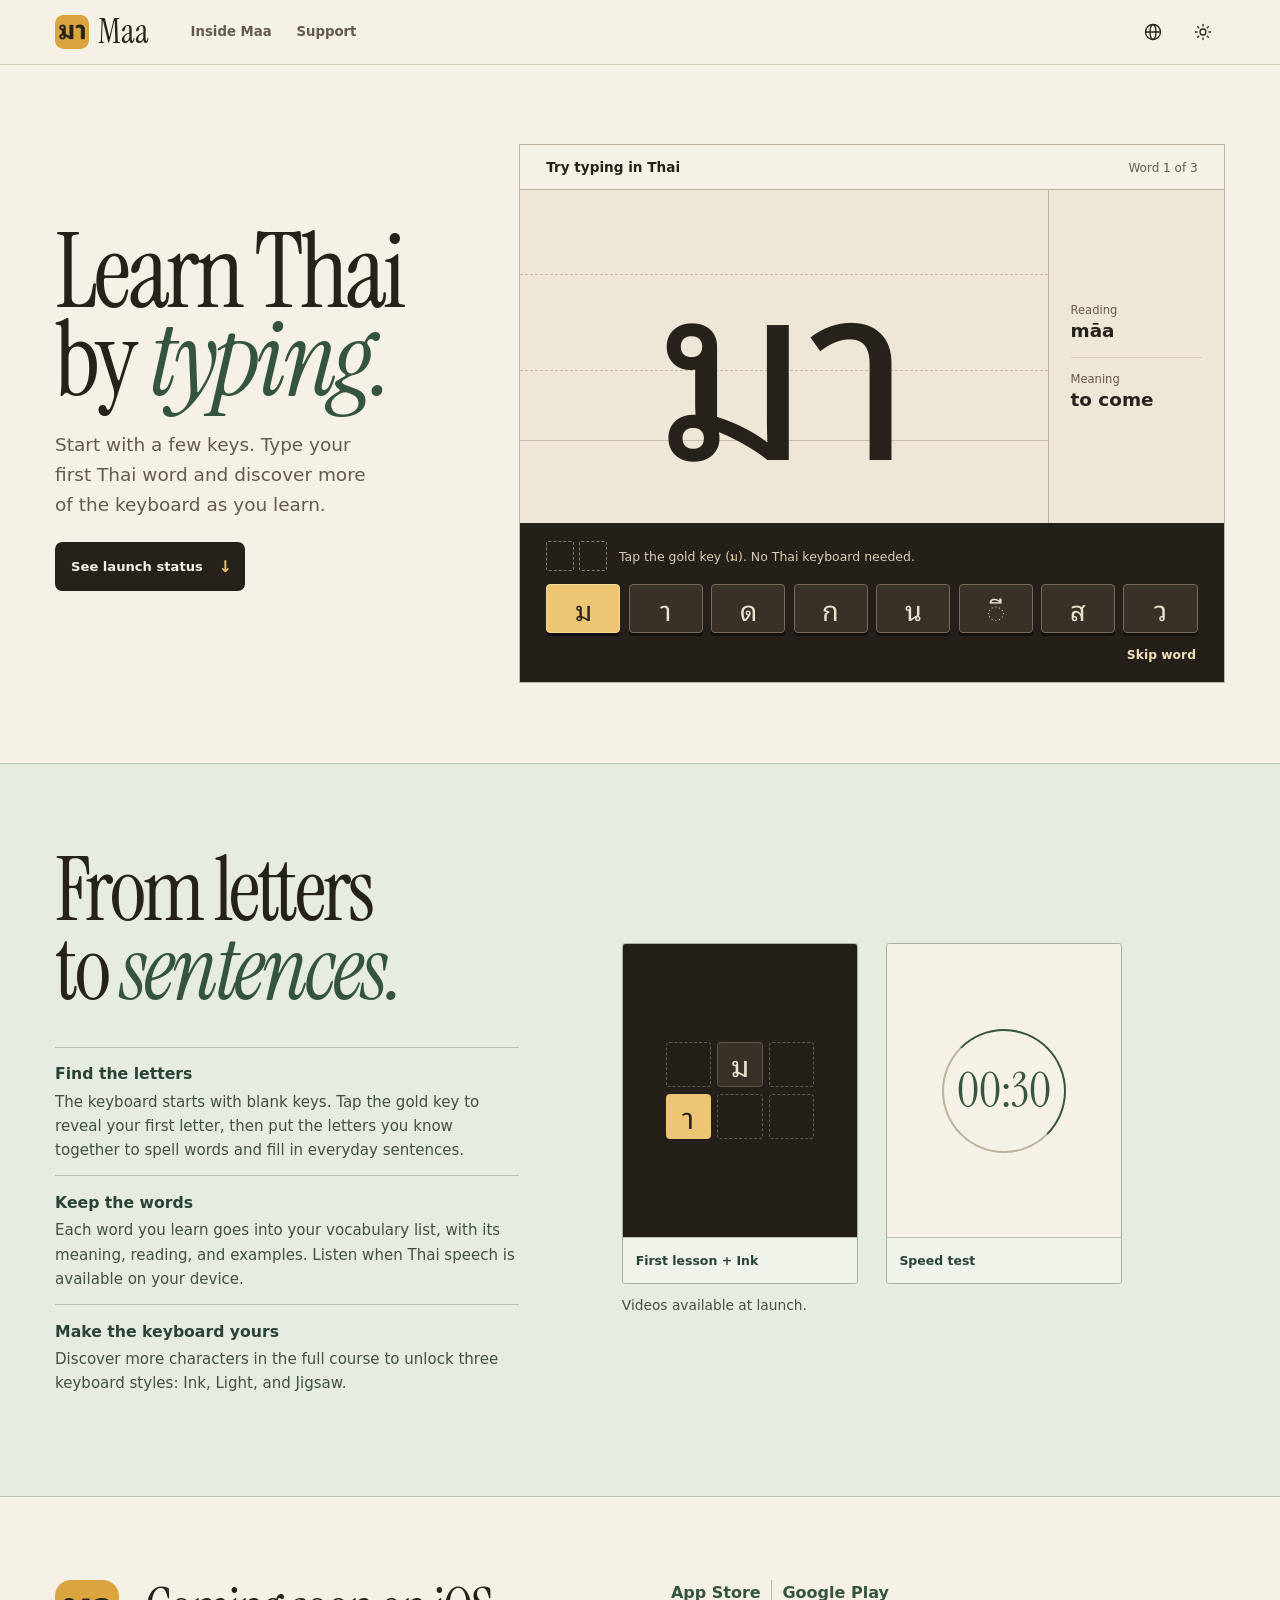
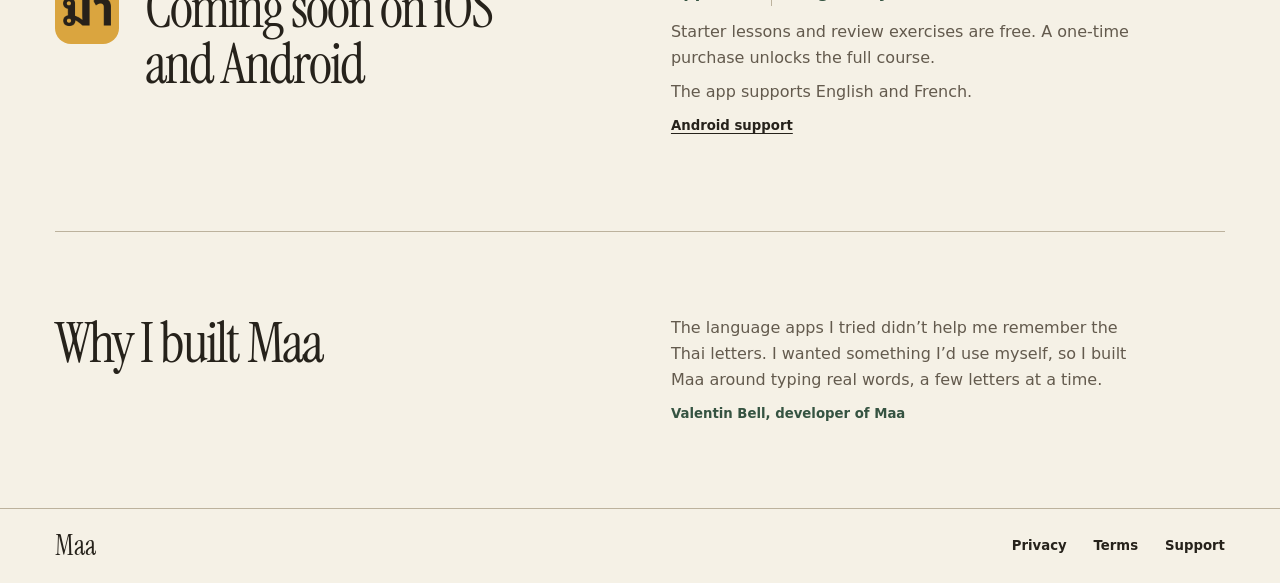
==== commit 7957f201: "Publish the Thai headline animation" ====
--- a/maa-website/index.html
+++ b/maa-website/index.html
@@ -15,10 +15,11 @@
   <meta name="twitter:card" content="summary_large_image">
   <link rel="icon" href="assets/maa-icon.png" type="image/png">
   <script src="assets/site-preferences.js?v=theme-toggle"></script>
-  <link rel="stylesheet" href="assets/site.css?v=demo-first">
+  <link rel="stylesheet" href="assets/site.css?v=hero-typing">
   <link rel="preload" href="assets/noto-thai.ttf" as="font" type="font/ttf" crossorigin>
-  <script src="assets/site-copy.js?v=demo-first" defer></script>
+  <script src="assets/site-copy.js?v=hero-typing" defer></script>
   <script src="assets/demo.js?v=launch-status" defer></script>
+  <script src="assets/hero-typing.js" defer></script>
 </head>
 <body>
   <a class="skip-link" href="#main" data-i18n="common.skip">Skip to content</a>
@@ -63,12 +64,9 @@
   <main id="main">
     <section class="hero shell" aria-labelledby="hero-title">
       <div class="hero-copy">
-        <h1 id="hero-title"><span data-i18n="home.heroTitleStart">Learn Thai</span><br><span data-i18n="home.heroTitleJoin">by </span><em data-i18n="home.heroTitleEnd">typing.</em></h1>
+        <h1 id="hero-title"><span data-i18n="home.heroTitleStart">Learn Thai</span><br><span data-i18n="home.heroTitleJoin">by </span><em class="hero-typing" data-hero-typing><span class="hero-typing-original" data-i18n="home.heroTitleEnd">typing.</span><span class="hero-typing-effect" lang="th" aria-hidden="true"><span data-hero-typing-text></span></span></em></h1>
         <p class="hero-description" data-i18n="home.heroDescription">Start with a few keys. Type your first Thai word and discover more of the keyboard as you learn.</p>
-        <div class="hero-actions">
-          <a class="hero-action" href="#demo"><span data-i18n="home.tryDemo">Try the demo</span> <span aria-hidden="true">↓</span></a>
-          <a class="hero-launch-link text-link" href="#availability" data-i18n="home.launchStatus">See launch status</a>
-        </div>
+        <a class="hero-action" href="#availability"><span data-i18n="home.launchStatus">See launch status</span> <span aria-hidden="true">↓</span></a>
       </div>
 
       <section class="demo" id="demo" tabindex="-1" aria-labelledby="demo-title">
--- a/maa-website/assets/site.css
+++ b/maa-website/assets/site.css
@@ -268,13 +268,42 @@
 }
 .hero h1 { margin-bottom: .25em; font-size: clamp(4.7rem, 8.1vw, 8.1rem); line-height: .85; }
 .hero h1 em, .learning h2 em { color: var(--green); }
+.hero-typing { position: relative; display: inline-block; max-inline-size: 100%; }
+.hero-typing-effect { display: none; }
+@media (prefers-reduced-motion: no-preference) {
+  .hero-typing-original, .hero-typing-effect { transition: opacity .18s ease; }
+  .hero-typing-effect {
+    position: absolute;
+    inset-block-start: 50%;
+    inset-inline-start: 0;
+    display: inline-flex;
+    align-items: center;
+    gap: .09em;
+    transform: translateY(-50%);
+    opacity: 0;
+    pointer-events: none;
+    white-space: nowrap;
+    font: normal 400 .8em/1 var(--thai);
+    letter-spacing: normal;
+  }
+  .hero-typing-effect::after {
+    content: '';
+    inline-size: 2px;
+    block-size: .74em;
+    border-radius: 1px;
+    background: currentColor;
+  }
+  .hero-typing[data-typing] .hero-typing-original { opacity: 0; }
+  .hero-typing[data-typing] .hero-typing-effect { opacity: 1; }
+  .hero-typing[data-typing="holding"] .hero-typing-effect::after { animation: typing-caret .85s step-end infinite; }
+}
 .hero-description { max-width: 27ch; color: var(--quiet); font-size: clamp(.98rem, 1.5vw, 1.155rem); }
-.hero-actions { display: flex; flex-wrap: wrap; align-items: center; gap: .25rem .85rem; margin-top: 1.45rem; }
 .hero-action {
   display: inline-flex;
   align-items: center;
   gap: 1.2em;
   min-height: 49px;
+  margin-top: 1.45rem;
   padding: .5rem .8rem .5rem 1rem;
   border-radius: .45rem;
   background: var(--ink);
@@ -285,7 +314,6 @@
 }
 .hero-action:hover { background: var(--green); }
 .hero-action > [aria-hidden="true"] { color: var(--action-accent); font-size: 1rem; }
-.hero-launch-link { color: var(--green); }
 
 .demo { min-width: 0; scroll-margin-top: 1.25rem; border: 1px solid var(--rule); }
 .demo-top { display: flex; align-items: baseline; justify-content: space-between; flex-wrap: wrap; gap: .35rem 1rem; padding: .7rem clamp(.8rem, 2.2vw, 1.65rem); }
@@ -374,9 +402,9 @@
 .demo-board button.is-target { background: var(--gold); color: var(--on-gold); border-color: #f6d892; }
 .demo-board button.is-used { color: #e4e9dc; border-color: #688071; background: #37463b; }
 .demo-board button.is-wrong { border-color: #f1ab8c; animation: shake .32s ease both; }
-.demo.is-finished .demo-board { opacity: .5; }
+.demo:is(.is-complete, .is-finished) .demo-board { opacity: .5; }
 .demo-actions { display: flex; justify-content: flex-end; }
-.demo.is-finished .demo-actions { flex-wrap: wrap; align-items: center; gap: .3rem .95rem; padding-block: .65rem .35rem; }
+.demo:is(.is-complete, .is-finished) .demo-actions { flex-wrap: wrap; align-items: center; gap: .3rem .95rem; padding-block: .65rem .35rem; }
 .demo-next {
   min-height: 44px;
   padding: 0 .1rem 0 .65rem;
@@ -388,7 +416,8 @@
   text-underline-offset: .24em;
   cursor: pointer;
 }
-.demo-next:hover:not(:disabled), .demo:is(.is-complete, .is-finished) .demo-next { text-decoration: underline; }
+.demo-next:hover:not(:disabled), .demo.is-finished .demo-next { text-decoration: underline; }
+.demo.is-complete:not(.is-finished) .demo-next,
 .demo-launch:not([hidden]) {
   display: inline-flex;
   align-items: center;
@@ -402,7 +431,7 @@
   font-weight: 700;
   text-decoration: none;
 }
-.demo-launch:hover { text-decoration: underline; text-underline-offset: .2em; }
+.demo.is-complete:not(.is-finished) .demo-next:hover, .demo-launch:hover { text-decoration: underline; text-underline-offset: .2em; }
 .demo-noscript { margin-bottom: .6rem; font-size: .78rem; }
 
 .learning { background: var(--learning-paper); border-block: 1px solid var(--learning-border); }
@@ -528,6 +557,9 @@
 .doc-content p + p { margin-top: .5rem; }
 .doc-content a { color: var(--green); font-weight: 650; text-underline-offset: .18em; }
 
+@keyframes typing-caret {
+  50% { opacity: 0; }
+}
 @keyframes word-print {
   from { opacity: .2; transform: translateY(5px); }
   to { opacity: 1; transform: translateY(0); }
@@ -554,7 +586,7 @@
   .hero-copy { padding: .25rem 0 0; }
   .hero h1 { font-size: clamp(4.5rem, 14vw, 6.2rem); }
   .hero-description { max-width: 39ch; }
-  .hero-actions { margin-top: 1rem; }
+  .hero-action { margin-top: 1rem; }
   .demo-word { font-size: clamp(7.75rem, 26vw, 11.5rem); }
   .learning-inner, .story, .availability { grid-template-columns: 1fr; gap: 1.5rem; }
 }
